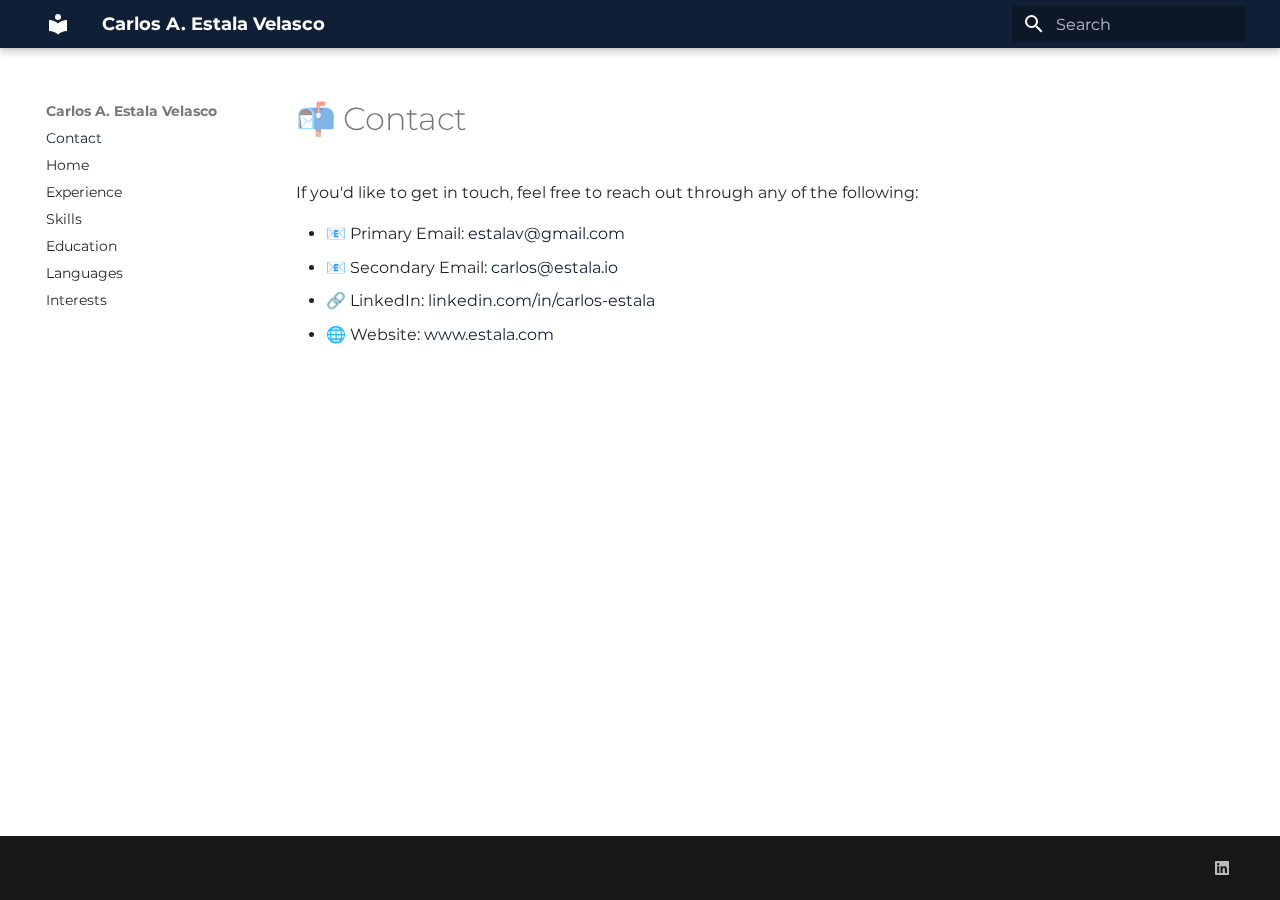
==== contact/index.html @ 752dd335 "Deployed 3b2ca9f with MkDocs version: 1.4.2" ====
<!doctype html>
<html lang="en" class="no-js">
  <head>
    
      <meta charset="utf-8">
      <meta name="viewport" content="width=device-width,initial-scale=1">
      
      
      
      
      
        <link rel="next" href="..">
      
      <link rel="icon" href="../images/favicon.ico">
      <meta name="generator" content="mkdocs-1.4.2, mkdocs-material-9.0.12">
    
    
      
        <title>Contact - Carlos A. Estala Velasco</title>
      
    
    
      <link rel="stylesheet" href="../assets/stylesheets/main.0d440cfe.min.css">
      
        
        <link rel="stylesheet" href="../assets/stylesheets/palette.2505c338.min.css">
      
      

    
    
    
      
        
        
        <link rel="preconnect" href="https://fonts.gstatic.com" crossorigin>
        <link rel="stylesheet" href="https://fonts.googleapis.com/css?family=Montserrat:300,300i,400,400i,700,700i%7CRoboto+Mono:400,400i,700,700i&display=fallback">
        <style>:root{--md-text-font:"Montserrat";--md-code-font:"Roboto Mono"}</style>
      
    
    
      <link rel="stylesheet" href="../styles/custom.css">
    
    <script>__md_scope=new URL("..",location),__md_hash=e=>[...e].reduce((e,_)=>(e<<5)-e+_.charCodeAt(0),0),__md_get=(e,_=localStorage,t=__md_scope)=>JSON.parse(_.getItem(t.pathname+"."+e)),__md_set=(e,_,t=localStorage,a=__md_scope)=>{try{t.setItem(a.pathname+"."+e,JSON.stringify(_))}catch(e){}}</script>
    
      

    
    
    
  </head>
  
  
    
    
    
    
    
    <body dir="ltr" data-md-color-scheme="default" data-md-color-primary="custom" data-md-color-accent="cyan">
  
    
    
    <input class="md-toggle" data-md-toggle="drawer" type="checkbox" id="__drawer" autocomplete="off">
    <input class="md-toggle" data-md-toggle="search" type="checkbox" id="__search" autocomplete="off">
    <label class="md-overlay" for="__drawer"></label>
    <div data-md-component="skip">
      
        
        <a href="#contact" class="md-skip">
          Skip to content
        </a>
      
    </div>
    <div data-md-component="announce">
      
    </div>
    
    
      

<header class="md-header" data-md-component="header">
  <nav class="md-header__inner md-grid" aria-label="Header">
    <a href=".." title="Carlos A. Estala Velasco" class="md-header__button md-logo" aria-label="Carlos A. Estala Velasco" data-md-component="logo">
      
  
  <svg xmlns="http://www.w3.org/2000/svg" viewBox="0 0 24 24"><path d="M12 8a3 3 0 0 0 3-3 3 3 0 0 0-3-3 3 3 0 0 0-3 3 3 3 0 0 0 3 3m0 3.54C9.64 9.35 6.5 8 3 8v11c3.5 0 6.64 1.35 9 3.54 2.36-2.19 5.5-3.54 9-3.54V8c-3.5 0-6.64 1.35-9 3.54Z"/></svg>

    </a>
    <label class="md-header__button md-icon" for="__drawer">
      <svg xmlns="http://www.w3.org/2000/svg" viewBox="0 0 24 24"><path d="M3 6h18v2H3V6m0 5h18v2H3v-2m0 5h18v2H3v-2Z"/></svg>
    </label>
    <div class="md-header__title" data-md-component="header-title">
      <div class="md-header__ellipsis">
        <div class="md-header__topic">
          <span class="md-ellipsis">
            Carlos A. Estala Velasco
          </span>
        </div>
        <div class="md-header__topic" data-md-component="header-topic">
          <span class="md-ellipsis">
            
              Contact
            
          </span>
        </div>
      </div>
    </div>
    
    
    
      <label class="md-header__button md-icon" for="__search">
        <svg xmlns="http://www.w3.org/2000/svg" viewBox="0 0 24 24"><path d="M9.5 3A6.5 6.5 0 0 1 16 9.5c0 1.61-.59 3.09-1.56 4.23l.27.27h.79l5 5-1.5 1.5-5-5v-.79l-.27-.27A6.516 6.516 0 0 1 9.5 16 6.5 6.5 0 0 1 3 9.5 6.5 6.5 0 0 1 9.5 3m0 2C7 5 5 7 5 9.5S7 14 9.5 14 14 12 14 9.5 12 5 9.5 5Z"/></svg>
      </label>
      <div class="md-search" data-md-component="search" role="dialog">
  <label class="md-search__overlay" for="__search"></label>
  <div class="md-search__inner" role="search">
    <form class="md-search__form" name="search">
      <input type="text" class="md-search__input" name="query" aria-label="Search" placeholder="Search" autocapitalize="off" autocorrect="off" autocomplete="off" spellcheck="false" data-md-component="search-query" required>
      <label class="md-search__icon md-icon" for="__search">
        <svg xmlns="http://www.w3.org/2000/svg" viewBox="0 0 24 24"><path d="M9.5 3A6.5 6.5 0 0 1 16 9.5c0 1.61-.59 3.09-1.56 4.23l.27.27h.79l5 5-1.5 1.5-5-5v-.79l-.27-.27A6.516 6.516 0 0 1 9.5 16 6.5 6.5 0 0 1 3 9.5 6.5 6.5 0 0 1 9.5 3m0 2C7 5 5 7 5 9.5S7 14 9.5 14 14 12 14 9.5 12 5 9.5 5Z"/></svg>
        <svg xmlns="http://www.w3.org/2000/svg" viewBox="0 0 24 24"><path d="M20 11v2H8l5.5 5.5-1.42 1.42L4.16 12l7.92-7.92L13.5 5.5 8 11h12Z"/></svg>
      </label>
      <nav class="md-search__options" aria-label="Search">
        
        <button type="reset" class="md-search__icon md-icon" title="Clear" aria-label="Clear" tabindex="-1">
          <svg xmlns="http://www.w3.org/2000/svg" viewBox="0 0 24 24"><path d="M19 6.41 17.59 5 12 10.59 6.41 5 5 6.41 10.59 12 5 17.59 6.41 19 12 13.41 17.59 19 19 17.59 13.41 12 19 6.41Z"/></svg>
        </button>
      </nav>
      
    </form>
    <div class="md-search__output">
      <div class="md-search__scrollwrap" data-md-scrollfix>
        <div class="md-search-result" data-md-component="search-result">
          <div class="md-search-result__meta">
            Initializing search
          </div>
          <ol class="md-search-result__list" role="presentation"></ol>
        </div>
      </div>
    </div>
  </div>
</div>
    
    
  </nav>
  
</header>
    
    <div class="md-container" data-md-component="container">
      
      
        
          
        
      
      <main class="md-main" data-md-component="main">
        <div class="md-main__inner md-grid">
          
            
              
              <div class="md-sidebar md-sidebar--primary" data-md-component="sidebar" data-md-type="navigation" >
                <div class="md-sidebar__scrollwrap">
                  <div class="md-sidebar__inner">
                    


<nav class="md-nav md-nav--primary" aria-label="Navigation" data-md-level="0">
  <label class="md-nav__title" for="__drawer">
    <a href=".." title="Carlos A. Estala Velasco" class="md-nav__button md-logo" aria-label="Carlos A. Estala Velasco" data-md-component="logo">
      
  
  <svg xmlns="http://www.w3.org/2000/svg" viewBox="0 0 24 24"><path d="M12 8a3 3 0 0 0 3-3 3 3 0 0 0-3-3 3 3 0 0 0-3 3 3 3 0 0 0 3 3m0 3.54C9.64 9.35 6.5 8 3 8v11c3.5 0 6.64 1.35 9 3.54 2.36-2.19 5.5-3.54 9-3.54V8c-3.5 0-6.64 1.35-9 3.54Z"/></svg>

    </a>
    Carlos A. Estala Velasco
  </label>
  
  <ul class="md-nav__list" data-md-scrollfix>
    
      
      
      

  
  
    
  
  
    <li class="md-nav__item md-nav__item--active">
      
      <input class="md-nav__toggle md-toggle" type="checkbox" id="__toc">
      
      
        
      
      
      <a href="./" class="md-nav__link md-nav__link--active">
        Contact
      </a>
      
    </li>
  

    
      
      
      

  
  
  
    <li class="md-nav__item">
      <a href=".." class="md-nav__link">
        Home
      </a>
    </li>
  

    
      
      
      

  
  
  
    <li class="md-nav__item">
      <a href="../experience/" class="md-nav__link">
        Experience
      </a>
    </li>
  

    
      
      
      

  
  
  
    <li class="md-nav__item">
      <a href="../skills/" class="md-nav__link">
        Skills
      </a>
    </li>
  

    
      
      
      

  
  
  
    <li class="md-nav__item">
      <a href="../education/" class="md-nav__link">
        Education
      </a>
    </li>
  

    
      
      
      

  
  
  
    <li class="md-nav__item">
      <a href="../languages/" class="md-nav__link">
        Languages
      </a>
    </li>
  

    
      
      
      

  
  
  
    <li class="md-nav__item">
      <a href="../interests/" class="md-nav__link">
        Interests
      </a>
    </li>
  

    
  </ul>
</nav>
                  </div>
                </div>
              </div>
            
            
              
              <div class="md-sidebar md-sidebar--secondary" data-md-component="sidebar" data-md-type="toc" >
                <div class="md-sidebar__scrollwrap">
                  <div class="md-sidebar__inner">
                    

<nav class="md-nav md-nav--secondary" aria-label="Table of contents">
  
  
  
    
  
  
</nav>
                  </div>
                </div>
              </div>
            
          
          
            <div class="md-content" data-md-component="content">
              <article class="md-content__inner md-typeset">
                
                  



<h1 id="contact">📬 Contact</h1>
<p>If you'd like to get in touch, feel free to reach out through any of the following:</p>
<ul>
<li>📧 Primary Email: <a href="mailto:estalav@gmail.com">estalav@gmail.com</a></li>
<li>📧 Secondary Email: <a href="mailto:carlos@estala.io">carlos@estala.io</a></li>
<li>🔗 LinkedIn: <a href="https://linkedin.com/in/carlos-estala">linkedin.com/in/carlos-estala</a></li>
<li>🌐 Website: <a href="https://www.estala.com">www.estala.com</a></li>
</ul>





                
              </article>
            </div>
          
          
        </div>
        
      </main>
      
        <footer class="md-footer">
  
  <div class="md-footer-meta md-typeset">
    <div class="md-footer-meta__inner md-grid">
      <div class="md-copyright">
  
  
</div>
      
        <div class="md-social">
  
    
    
    
    
    <a href="https://linkedin.com/in/carlos-estala" target="_blank" rel="noopener" title="Connect on LinkedIn" class="md-social__link">
      <svg xmlns="http://www.w3.org/2000/svg" viewBox="0 0 448 512"><!--! Font Awesome Free 6.2.1 by @fontawesome - https://fontawesome.com License - https://fontawesome.com/license/free (Icons: CC BY 4.0, Fonts: SIL OFL 1.1, Code: MIT License) Copyright 2022 Fonticons, Inc.--><path d="M416 32H31.9C14.3 32 0 46.5 0 64.3v383.4C0 465.5 14.3 480 31.9 480H416c17.6 0 32-14.5 32-32.3V64.3c0-17.8-14.4-32.3-32-32.3zM135.4 416H69V202.2h66.5V416zm-33.2-243c-21.3 0-38.5-17.3-38.5-38.5S80.9 96 102.2 96c21.2 0 38.5 17.3 38.5 38.5 0 21.3-17.2 38.5-38.5 38.5zm282.1 243h-66.4V312c0-24.8-.5-56.7-34.5-56.7-34.6 0-39.9 27-39.9 54.9V416h-66.4V202.2h63.7v29.2h.9c8.9-16.8 30.6-34.5 62.9-34.5 67.2 0 79.7 44.3 79.7 101.9V416z"/></svg>
    </a>
  
</div>
      
    </div>
  </div>
</footer>
      
    </div>
    <div class="md-dialog" data-md-component="dialog">
      <div class="md-dialog__inner md-typeset"></div>
    </div>
    
    <script id="__config" type="application/json">{"base": "..", "features": [], "search": "../assets/javascripts/workers/search.db81ec45.min.js", "translations": {"clipboard.copied": "Copied to clipboard", "clipboard.copy": "Copy to clipboard", "search.result.more.one": "1 more on this page", "search.result.more.other": "# more on this page", "search.result.none": "No matching documents", "search.result.one": "1 matching document", "search.result.other": "# matching documents", "search.result.placeholder": "Type to start searching", "search.result.term.missing": "Missing", "select.version": "Select version"}}</script>
    
    
      <script src="../assets/javascripts/bundle.4b2c34cd.min.js"></script>
      
    
  </body>
</html>
---- assets/stylesheets/main.0d440cfe.min.css ----
@charset "UTF-8";html{-webkit-text-size-adjust:none;-moz-text-size-adjust:none;text-size-adjust:none;box-sizing:border-box}*,:after,:before{box-sizing:inherit}@media (prefers-reduced-motion){*,:after,:before{transition:none!important}}body{margin:0}a,button,input,label{-webkit-tap-highlight-color:transparent}a{color:inherit;text-decoration:none}hr{border:0;box-sizing:initial;display:block;height:.05rem;overflow:visible;padding:0}small{font-size:80%}sub,sup{line-height:1em}img{border-style:none}table{border-collapse:initial;border-spacing:0}td,th{font-weight:400;vertical-align:top}button{background:#0000;border:0;font-family:inherit;font-size:inherit;margin:0;padding:0}input{border:0;outline:none}:root{--md-primary-fg-color:#4051b5;--md-primary-fg-color--light:#5d6cc0;--md-primary-fg-color--dark:#303fa1;--md-primary-bg-color:#fff;--md-primary-bg-color--light:#ffffffb3;--md-accent-fg-color:#526cfe;--md-accent-fg-color--transparent:#526cfe1a;--md-accent-bg-color:#fff;--md-accent-bg-color--light:#ffffffb3}:root,[data-md-color-scheme=default]{--md-default-fg-color:#000000de;--md-default-fg-color--light:#0000008a;--md-default-fg-color--lighter:#00000052;--md-default-fg-color--lightest:#00000012;--md-default-bg-color:#fff;--md-default-bg-color--light:#ffffffb3;--md-default-bg-color--lighter:#ffffff4d;--md-default-bg-color--lightest:#ffffff1f;--md-code-fg-color:#36464e;--md-code-bg-color:#f5f5f5;--md-code-hl-color:#ffff0080;--md-code-hl-number-color:#d52a2a;--md-code-hl-special-color:#db1457;--md-code-hl-function-color:#a846b9;--md-code-hl-constant-color:#6e59d9;--md-code-hl-keyword-color:#3f6ec6;--md-code-hl-string-color:#1c7d4d;--md-code-hl-name-color:var(--md-code-fg-color);--md-code-hl-operator-color:var(--md-default-fg-color--light);--md-code-hl-punctuation-color:var(--md-default-fg-color--light);--md-code-hl-comment-color:var(--md-default-fg-color--light);--md-code-hl-generic-color:var(--md-default-fg-color--light);--md-code-hl-variable-color:var(--md-default-fg-color--light);--md-typeset-color:var(--md-default-fg-color);--md-typeset-a-color:var(--md-primary-fg-color);--md-typeset-mark-color:#ffff0080;--md-typeset-del-color:#f5503d26;--md-typeset-ins-color:#0bd57026;--md-typeset-kbd-color:#fafafa;--md-typeset-kbd-accent-color:#fff;--md-typeset-kbd-border-color:#b8b8b8;--md-typeset-table-color:#0000001f;--md-admonition-fg-color:var(--md-default-fg-color);--md-admonition-bg-color:var(--md-default-bg-color);--md-footer-fg-color:#fff;--md-footer-fg-color--light:#ffffffb3;--md-footer-fg-color--lighter:#ffffff73;--md-footer-bg-color:#000000de;--md-footer-bg-color--dark:#00000052;--md-shadow-z1:0 0.2rem 0.5rem #0000000d,0 0 0.05rem #0000001a;--md-shadow-z2:0 0.2rem 0.5rem #0000001a,0 0 0.05rem #00000040;--md-shadow-z3:0 0.2rem 0.5rem #0003,0 0 0.05rem #00000059}.md-icon svg{fill:currentcolor;display:block;height:1.2rem;width:1.2rem}body{-webkit-font-smoothing:antialiased;-moz-osx-font-smoothing:grayscale;--md-text-font-family:var(--md-text-font,_),-apple-system,BlinkMacSystemFont,Helvetica,Arial,sans-serif;--md-code-font-family:var(--md-code-font,_),SFMono-Regular,Consolas,Menlo,monospace}aside,body,input{font-feature-settings:"kern","liga";color:var(--md-typeset-color);font-family:var(--md-text-font-family)}code,kbd,pre{font-feature-settings:"kern";font-family:var(--md-code-font-family)}:root{--md-typeset-table-sort-icon:url('data:image/svg+xml;charset=utf-8,<svg xmlns="http://www.w3.org/2000/svg" viewBox="0 0 24 24"><path d="m18 21-4-4h3V7h-3l4-4 4 4h-3v10h3M2 19v-2h10v2M2 13v-2h7v2M2 7V5h4v2H2Z"/></svg>');--md-typeset-table-sort-icon--asc:url('data:image/svg+xml;charset=utf-8,<svg xmlns="http://www.w3.org/2000/svg" viewBox="0 0 24 24"><path d="M19 17h3l-4 4-4-4h3V3h2M2 17h10v2H2M6 5v2H2V5m0 6h7v2H2v-2Z"/></svg>');--md-typeset-table-sort-icon--desc:url('data:image/svg+xml;charset=utf-8,<svg xmlns="http://www.w3.org/2000/svg" viewBox="0 0 24 24"><path d="M19 7h3l-4-4-4 4h3v14h2M2 17h10v2H2M6 5v2H2V5m0 6h7v2H2v-2Z"/></svg>')}.md-typeset{-webkit-print-color-adjust:exact;color-adjust:exact;font-size:.8rem;line-height:1.6}@media print{.md-typeset{font-size:.68rem}}.md-typeset blockquote,.md-typeset dl,.md-typeset figure,.md-typeset ol,.md-typeset pre,.md-typeset ul{margin-bottom:1em;margin-top:1em}.md-typeset h1{color:var(--md-default-fg-color--light);font-size:2em;line-height:1.3;margin:0 0 1.25em}.md-typeset h1,.md-typeset h2{font-weight:300;letter-spacing:-.01em}.md-typeset h2{font-size:1.5625em;line-height:1.4;margin:1.6em 0 .64em}.md-typeset h3{font-size:1.25em;font-weight:400;letter-spacing:-.01em;line-height:1.5;margin:1.6em 0 .8em}.md-typeset h2+h3{margin-top:.8em}.md-typeset h4{font-weight:700;letter-spacing:-.01em;margin:1em 0}.md-typeset h5,.md-typeset h6{color:var(--md-default-fg-color--light);font-size:.8em;font-weight:700;letter-spacing:-.01em;margin:1.25em 0}.md-typeset h5{text-transform:uppercase}.md-typeset hr{border-bottom:.05rem solid var(--md-default-fg-color--lightest);display:flow-root;margin:1.5em 0}.md-typeset a{color:var(--md-typeset-a-color);word-break:break-word}.md-typeset a,.md-typeset a:before{transition:color 125ms}.md-typeset a:focus,.md-typeset a:hover{color:var(--md-accent-fg-color)}.md-typeset a:focus code,.md-typeset a:hover code{background-color:var(--md-accent-fg-color--transparent)}.md-typeset a code{color:currentcolor;transition:background-color 125ms}.md-typeset a.focus-visible{outline-color:var(--md-accent-fg-color);outline-offset:.2rem}.md-typeset code,.md-typeset kbd,.md-typeset pre{color:var(--md-code-fg-color);direction:ltr;font-variant-ligatures:none}@media print{.md-typeset code,.md-typeset kbd,.md-typeset pre{white-space:pre-wrap}}.md-typeset code{background-color:var(--md-code-bg-color);border-radius:.1rem;-webkit-box-decoration-break:clone;box-decoration-break:clone;font-size:.85em;padding:0 .2941176471em;word-break:break-word}.md-typeset code:not(.focus-visible){-webkit-tap-highlight-color:transparent;outline:none}.md-typeset pre{display:flow-root;line-height:1.4;position:relative}.md-typeset pre>code{-webkit-box-decoration-break:slice;box-decoration-break:slice;box-shadow:none;display:block;margin:0;outline-color:var(--md-accent-fg-color);overflow:auto;padding:.7720588235em 1.1764705882em;scrollbar-color:var(--md-default-fg-color--lighter) #0000;scrollbar-width:thin;touch-action:auto;word-break:normal}.md-typeset pre>code:hover{scrollbar-color:var(--md-accent-fg-color) #0000}.md-typeset pre>code::-webkit-scrollbar{height:.2rem;width:.2rem}.md-typeset pre>code::-webkit-scrollbar-thumb{background-color:var(--md-default-fg-color--lighter)}.md-typeset pre>code::-webkit-scrollbar-thumb:hover{background-color:var(--md-accent-fg-color)}.md-typeset kbd{background-color:var(--md-typeset-kbd-color);border-radius:.1rem;box-shadow:0 .1rem 0 .05rem var(--md-typeset-kbd-border-color),0 .1rem 0 var(--md-typeset-kbd-border-color),0 -.1rem .2rem var(--md-typeset-kbd-accent-color) inset;color:var(--md-default-fg-color);display:inline-block;font-size:.75em;padding:0 .6666666667em;vertical-align:text-top;word-break:break-word}.md-typeset mark{background-color:var(--md-typeset-mark-color);-webkit-box-decoration-break:clone;box-decoration-break:clone;color:inherit;word-break:break-word}.md-typeset abbr{border-bottom:.05rem dotted var(--md-default-fg-color--light);cursor:help;text-decoration:none}@media (hover:none){.md-typeset abbr[title]:focus:after,.md-typeset abbr[title]:hover:after{background-color:var(--md-default-fg-color);border-radius:.1rem;box-shadow:var(--md-shadow-z3);color:var(--md-default-bg-color);content:attr(title);font-size:.7rem;left:.8rem;margin-top:2em;padding:.2rem .3rem;position:absolute;right:.8rem}}.md-typeset small{opacity:.75}[dir=ltr] .md-typeset sub,[dir=ltr] .md-typeset sup{margin-left:.078125em}[dir=rtl] .md-typeset sub,[dir=rtl] .md-typeset sup{margin-right:.078125em}[dir=ltr] .md-typeset blockquote{padding-left:.6rem}[dir=rtl] .md-typeset blockquote{padding-right:.6rem}[dir=ltr] .md-typeset blockquote{border-left:.2rem solid var(--md-default-fg-color--lighter)}[dir=rtl] .md-typeset blockquote{border-right:.2rem solid var(--md-default-fg-color--lighter)}.md-typeset blockquote{color:var(--md-default-fg-color--light);margin-left:0;margin-right:0}.md-typeset ul{list-style-type:disc}[dir=ltr] .md-typeset ol,[dir=ltr] .md-typeset ul{margin-left:.625em}[dir=rtl] .md-typeset ol,[dir=rtl] .md-typeset ul{margin-right:.625em}.md-typeset ol,.md-typeset ul{padding:0}.md-typeset ol:not([hidden]),.md-typeset ul:not([hidden]){display:flow-root}.md-typeset ol ol,.md-typeset ul ol{list-style-type:lower-alpha}.md-typeset ol ol ol,.md-typeset ul ol ol{list-style-type:lower-roman}[dir=ltr] .md-typeset ol li,[dir=ltr] .md-typeset ul li{margin-left:1.25em}[dir=rtl] .md-typeset ol li,[dir=rtl] .md-typeset ul li{margin-right:1.25em}.md-typeset ol li,.md-typeset ul li{margin-bottom:.5em}.md-typeset ol li blockquote,.md-typeset ol li p,.md-typeset ul li blockquote,.md-typeset ul li p{margin:.5em 0}.md-typeset ol li:last-child,.md-typeset ul li:last-child{margin-bottom:0}[dir=ltr] .md-typeset ol li ol,[dir=ltr] .md-typeset ol li ul,[dir=ltr] .md-typeset ul li ol,[dir=ltr] .md-typeset ul li ul{margin-left:.625em}[dir=rtl] .md-typeset ol li ol,[dir=rtl] .md-typeset ol li ul,[dir=rtl] .md-typeset ul li ol,[dir=rtl] .md-typeset ul li ul{margin-right:.625em}.md-typeset ol li ol,.md-typeset ol li ul,.md-typeset ul li ol,.md-typeset ul li ul{margin-bottom:.5em;margin-top:.5em}[dir=ltr] .md-typeset dd{margin-left:1.875em}[dir=rtl] .md-typeset dd{margin-right:1.875em}.md-typeset dd{margin-bottom:1.5em;margin-top:1em}.md-typeset img,.md-typeset svg,.md-typeset video{height:auto;max-width:100%}.md-typeset img[align=left]{margin:1em 1em 1em 0}.md-typeset img[align=right]{margin:1em 0 1em 1em}.md-typeset img[align]:only-child{margin-top:0}.md-typeset img[src$="#gh-dark-mode-only"],.md-typeset img[src$="#only-dark"]{display:none}.md-typeset figure{display:flow-root;margin:1em auto;max-width:100%;text-align:center;width:-webkit-fit-content;width:-moz-fit-content;width:fit-content}.md-typeset figure img{display:block}.md-typeset figcaption{font-style:italic;margin:1em auto;max-width:24rem}.md-typeset iframe{max-width:100%}.md-typeset table:not([class]){background-color:var(--md-default-bg-color);border:.05rem solid var(--md-typeset-table-color);border-radius:.1rem;display:inline-block;font-size:.64rem;max-width:100%;overflow:auto;touch-action:auto}@media print{.md-typeset table:not([class]){display:table}}.md-typeset table:not([class])+*{margin-top:1.5em}.md-typeset table:not([class]) td>:first-child,.md-typeset table:not([class]) th>:first-child{margin-top:0}.md-typeset table:not([class]) td>:last-child,.md-typeset table:not([class]) th>:last-child{margin-bottom:0}.md-typeset table:not([class]) td:not([align]),.md-typeset table:not([class]) th:not([align]){text-align:left}[dir=rtl] .md-typeset table:not([class]) td:not([align]),[dir=rtl] .md-typeset table:not([class]) th:not([align]){text-align:right}.md-typeset table:not([class]) th{font-weight:700;min-width:5rem;padding:.9375em 1.25em;vertical-align:top}.md-typeset table:not([class]) td{border-top:.05rem solid var(--md-typeset-table-color);padding:.9375em 1.25em;vertical-align:top}.md-typeset table:not([class]) tbody tr{transition:background-color 125ms}.md-typeset table:not([class]) tbody tr:hover{background-color:rgba(0,0,0,.035);box-shadow:0 .05rem 0 var(--md-default-bg-color) inset}.md-typeset table:not([class]) a{word-break:normal}.md-typeset table th[role=columnheader]{cursor:pointer}[dir=ltr] .md-typeset table th[role=columnheader]:after{margin-left:.5em}[dir=rtl] .md-typeset table th[role=columnheader]:after{margin-right:.5em}.md-typeset table th[role=columnheader]:after{content:"";display:inline-block;height:1.2em;-webkit-mask-image:var(--md-typeset-table-sort-icon);mask-image:var(--md-typeset-table-sort-icon);-webkit-mask-repeat:no-repeat;mask-repeat:no-repeat;-webkit-mask-size:contain;mask-size:contain;transition:background-color 125ms;vertical-align:text-bottom;width:1.2em}.md-typeset table th[role=columnheader]:hover:after{background-color:var(--md-default-fg-color--lighter)}.md-typeset table th[role=columnheader][aria-sort=ascending]:after{background-color:var(--md-default-fg-color--light);-webkit-mask-image:var(--md-typeset-table-sort-icon--asc);mask-image:var(--md-typeset-table-sort-icon--asc)}.md-typeset table th[role=columnheader][aria-sort=descending]:after{background-color:var(--md-default-fg-color--light);-webkit-mask-image:var(--md-typeset-table-sort-icon--desc);mask-image:var(--md-typeset-table-sort-icon--desc)}.md-typeset__scrollwrap{margin:1em -.8rem;overflow-x:auto;touch-action:auto}.md-typeset__table{display:inline-block;margin-bottom:.5em;padding:0 .8rem}@media print{.md-typeset__table{display:block}}html .md-typeset__table table{display:table;margin:0;overflow:hidden;width:100%}@media screen and (max-width:44.9375em){.md-content__inner>pre{margin:1em -.8rem}.md-content__inner>pre code{border-radius:0}}.md-banner{background-color:var(--md-footer-bg-color);color:var(--md-footer-fg-color);overflow:auto}@media print{.md-banner{display:none}}.md-banner--warning{background:var(--md-typeset-mark-color);color:var(--md-default-fg-color)}.md-banner__inner{font-size:.7rem;margin:.6rem auto;padding:0 .8rem}[dir=ltr] .md-banner__button{float:right}[dir=rtl] .md-banner__button{float:left}.md-banner__button{color:inherit;cursor:pointer;transition:opacity .25s}.md-banner__button:hover{opacity:.7}html{font-size:125%;height:100%;overflow-x:hidden}@media screen and (min-width:100em){html{font-size:137.5%}}@media screen and (min-width:125em){html{font-size:150%}}body{background-color:var(--md-default-bg-color);display:flex;flex-direction:column;font-size:.5rem;min-height:100%;position:relative;width:100%}@media print{body{display:block}}@media screen and (max-width:59.9375em){body[data-md-scrolllock]{position:fixed}}.md-grid{margin-left:auto;margin-right:auto;max-width:61rem}.md-container{display:flex;flex-direction:column;flex-grow:1}@media print{.md-container{display:block}}.md-main{flex-grow:1}.md-main__inner{display:flex;height:100%;margin-top:1.5rem}.md-ellipsis{overflow:hidden;text-overflow:ellipsis;white-space:nowrap}.md-toggle{display:none}.md-option{height:0;opacity:0;position:absolute;width:0}.md-option:checked+label:not([hidden]){display:block}.md-option.focus-visible+label{outline-color:var(--md-accent-fg-color);outline-style:auto}.md-skip{background-color:var(--md-default-fg-color);border-radius:.1rem;color:var(--md-default-bg-color);font-size:.64rem;margin:.5rem;opacity:0;outline-color:var(--md-accent-fg-color);padding:.3rem .5rem;position:fixed;transform:translateY(.4rem);z-index:-1}.md-skip:focus{opacity:1;transform:translateY(0);transition:transform .25s cubic-bezier(.4,0,.2,1),opacity 175ms 75ms;z-index:10}@page{margin:25mm}:root{--md-clipboard-icon:url('data:image/svg+xml;charset=utf-8,<svg xmlns="http://www.w3.org/2000/svg" viewBox="0 0 24 24"><path d="M19 21H8V7h11m0-2H8a2 2 0 0 0-2 2v14a2 2 0 0 0 2 2h11a2 2 0 0 0 2-2V7a2 2 0 0 0-2-2m-3-4H4a2 2 0 0 0-2 2v14h2V3h12V1Z"/></svg>')}.md-clipboard{border-radius:.1rem;color:var(--md-default-fg-color--lightest);cursor:pointer;height:1.5em;outline-color:var(--md-accent-fg-color);outline-offset:.1rem;position:absolute;right:.5em;top:.5em;transition:color .25s;width:1.5em;z-index:1}@media print{.md-clipboard{display:none}}.md-clipboard:not(.focus-visible){-webkit-tap-highlight-color:transparent;outline:none}:hover>.md-clipboard{color:var(--md-default-fg-color--light)}.md-clipboard:focus,.md-clipboard:hover{color:var(--md-accent-fg-color)}.md-clipboard:after{background-color:currentcolor;content:"";display:block;height:1.125em;margin:0 auto;-webkit-mask-image:var(--md-clipboard-icon);mask-image:var(--md-clipboard-icon);-webkit-mask-position:center;mask-position:center;-webkit-mask-repeat:no-repeat;mask-repeat:no-repeat;-webkit-mask-size:contain;mask-size:contain;width:1.125em}.md-clipboard--inline{cursor:pointer}.md-clipboard--inline code{transition:color .25s,background-color .25s}.md-clipboard--inline:focus code,.md-clipboard--inline:hover code{background-color:var(--md-accent-fg-color--transparent);color:var(--md-accent-fg-color)}@keyframes consent{0%{opacity:0;transform:translateY(100%)}to{opacity:1;transform:translateY(0)}}@keyframes overlay{0%{opacity:0}to{opacity:1}}.md-consent__overlay{animation:overlay .25s both;-webkit-backdrop-filter:blur(.1rem);backdrop-filter:blur(.1rem);background-color:#0000008a;height:100%;opacity:1;position:fixed;top:0;width:100%;z-index:5}.md-consent__inner{animation:consent .5s cubic-bezier(.1,.7,.1,1) both;background-color:var(--md-default-bg-color);border:0;border-radius:.1rem;bottom:0;box-shadow:0 0 .2rem #0000001a,0 .2rem .4rem #0003;max-height:100%;overflow:auto;padding:0;position:fixed;width:100%;z-index:5}.md-consent__form{padding:.8rem}.md-consent__settings{display:none;margin:1em 0}input:checked+.md-consent__settings{display:block}.md-consent__controls{margin-bottom:.8rem}.md-typeset .md-consent__controls .md-button{display:inline}@media screen and (max-width:44.9375em){.md-typeset .md-consent__controls .md-button{display:block;margin-top:.4rem;text-align:center;width:100%}}.md-consent label{cursor:pointer}.md-content{flex-grow:1;min-width:0}.md-content__inner{margin:0 .8rem 1.2rem;padding-top:.6rem}@media screen and (min-width:76.25em){[dir=ltr] .md-sidebar--primary:not([hidden])~.md-content>.md-content__inner{margin-left:1.2rem}[dir=ltr] .md-sidebar--secondary:not([hidden])~.md-content>.md-content__inner,[dir=rtl] .md-sidebar--primary:not([hidden])~.md-content>.md-content__inner{margin-right:1.2rem}[dir=rtl] .md-sidebar--secondary:not([hidden])~.md-content>.md-content__inner{margin-left:1.2rem}}.md-content__inner:before{content:"";display:block;height:.4rem}.md-content__inner>:last-child{margin-bottom:0}[dir=ltr] .md-content__button{float:right}[dir=rtl] .md-content__button{float:left}[dir=ltr] .md-content__button{margin-left:.4rem}[dir=rtl] .md-content__button{margin-right:.4rem}.md-content__button{margin:.4rem 0;padding:0}@media print{.md-content__button{display:none}}.md-typeset .md-content__button{color:var(--md-default-fg-color--lighter)}.md-content__button svg{display:inline;vertical-align:top}[dir=rtl] .md-content__button svg{transform:scaleX(-1)}[dir=ltr] .md-dialog{right:.8rem}[dir=rtl] .md-dialog{left:.8rem}.md-dialog{background-color:var(--md-default-fg-color);border-radius:.1rem;bottom:.8rem;box-shadow:var(--md-shadow-z3);min-width:11.1rem;opacity:0;padding:.4rem .6rem;pointer-events:none;position:fixed;transform:translateY(100%);transition:transform 0ms .4s,opacity .4s;z-index:4}@media print{.md-dialog{display:none}}.md-dialog--active{opacity:1;pointer-events:auto;transform:translateY(0);transition:transform .4s cubic-bezier(.075,.85,.175,1),opacity .4s}.md-dialog__inner{color:var(--md-default-bg-color);font-size:.7rem}.md-feedback{margin:2em 0 1em;text-align:center}.md-feedback fieldset{border:none;margin:0;padding:0}.md-feedback__title{font-weight:700;margin:1em auto}.md-feedback__inner{position:relative}.md-feedback__list{align-content:baseline;display:flex;flex-wrap:wrap;justify-content:center;position:relative}.md-feedback__list:hover .md-icon:not(:disabled){color:var(--md-default-fg-color--lighter)}:disabled .md-feedback__list{min-height:1.8rem}.md-feedback__icon{color:var(--md-default-fg-color--light);cursor:pointer;flex-shrink:0;margin:0 .1rem;transition:color 125ms}.md-feedback__icon:not(:disabled).md-icon:hover{color:var(--md-accent-fg-color)}.md-feedback__icon:disabled{color:var(--md-default-fg-color--lightest);pointer-events:none}.md-feedback__note{opacity:0;position:relative;transform:translateY(.4rem);transition:transform .4s cubic-bezier(.1,.7,.1,1),opacity .15s}.md-feedback__note>*{margin:0 auto;max-width:16rem}:disabled .md-feedback__note{opacity:1;transform:translateY(0)}.md-footer{background-color:var(--md-footer-bg-color);color:var(--md-footer-fg-color)}@media print{.md-footer{display:none}}.md-footer__inner{justify-content:space-between;overflow:auto;padding:.2rem}.md-footer__inner:not([hidden]){display:flex}.md-footer__link{display:flex;flex-grow:0.01;outline-color:var(--md-accent-fg-color);overflow:hidden;padding-bottom:.4rem;padding-top:1.4rem;transition:opacity .25s}.md-footer__link:focus,.md-footer__link:hover{opacity:.7}[dir=rtl] .md-footer__link svg{transform:scaleX(-1)}@media screen and (max-width:44.9375em){.md-footer__link--prev .md-footer__title{display:none}}[dir=ltr] .md-footer__link--next{margin-left:auto}[dir=rtl] .md-footer__link--next{margin-right:auto}.md-footer__link--next{text-align:right}[dir=rtl] .md-footer__link--next{text-align:left}.md-footer__title{flex-grow:1;font-size:.9rem;line-height:2.4rem;max-width:calc(100% - 2.4rem);padding:0 1rem;position:relative;white-space:nowrap}.md-footer__button{margin:.2rem;padding:.4rem}.md-footer__direction{font-size:.64rem;left:0;margin-top:-1rem;opacity:.7;padding:0 1rem;position:absolute;right:0}.md-footer-meta{background-color:var(--md-footer-bg-color--dark)}.md-footer-meta__inner{display:flex;flex-wrap:wrap;justify-content:space-between;padding:.2rem}html .md-footer-meta.md-typeset a{color:var(--md-footer-fg-color--light)}html .md-footer-meta.md-typeset a:focus,html .md-footer-meta.md-typeset a:hover{color:var(--md-footer-fg-color)}.md-copyright{color:var(--md-footer-fg-color--lighter);font-size:.64rem;margin:auto .6rem;padding:.4rem 0;width:100%}@media screen and (min-width:45em){.md-copyright{width:auto}}.md-copyright__highlight{color:var(--md-footer-fg-color--light)}.md-social{margin:0 .4rem;padding:.2rem 0 .6rem}@media screen and (min-width:45em){.md-social{padding:.6rem 0}}.md-social__link{display:inline-block;height:1.6rem;text-align:center;width:1.6rem}.md-social__link:before{line-height:1.9}.md-social__link svg{fill:currentcolor;max-height:.8rem;vertical-align:-25%}.md-typeset .md-button{border:.1rem solid;border-radius:.1rem;color:var(--md-primary-fg-color);cursor:pointer;display:inline-block;font-weight:700;padding:.625em 2em;transition:color 125ms,background-color 125ms,border-color 125ms}.md-typeset .md-button--primary{background-color:var(--md-primary-fg-color);border-color:var(--md-primary-fg-color);color:var(--md-primary-bg-color)}.md-typeset .md-button:focus,.md-typeset .md-button:hover{background-color:var(--md-accent-fg-color);border-color:var(--md-accent-fg-color);color:var(--md-accent-bg-color)}[dir=ltr] .md-typeset .md-input{border-top-left-radius:.1rem}[dir=ltr] .md-typeset .md-input,[dir=rtl] .md-typeset .md-input{border-top-right-radius:.1rem}[dir=rtl] .md-typeset .md-input{border-top-left-radius:.1rem}.md-typeset .md-input{border-bottom:.1rem solid var(--md-default-fg-color--lighter);box-shadow:var(--md-shadow-z1);font-size:.8rem;height:1.8rem;padding:0 .6rem;transition:border .25s,box-shadow .25s}.md-typeset .md-input:focus,.md-typeset .md-input:hover{border-bottom-color:var(--md-accent-fg-color);box-shadow:var(--md-shadow-z2)}.md-typeset .md-input--stretch{width:100%}.md-header{background-color:var(--md-primary-fg-color);box-shadow:0 0 .2rem #0000,0 .2rem .4rem #0000;color:var(--md-primary-bg-color);display:block;left:0;position:-webkit-sticky;position:sticky;right:0;top:0;z-index:4}@media print{.md-header{display:none}}.md-header[hidden]{transform:translateY(-100%);transition:transform .25s cubic-bezier(.8,0,.6,1),box-shadow .25s}.md-header--shadow{box-shadow:0 0 .2rem #0000001a,0 .2rem .4rem #0003;transition:transform .25s cubic-bezier(.1,.7,.1,1),box-shadow .25s}.md-header__inner{align-items:center;display:flex;padding:0 .2rem}.md-header__button{color:currentcolor;cursor:pointer;margin:.2rem;outline-color:var(--md-accent-fg-color);padding:.4rem;position:relative;transition:opacity .25s;vertical-align:middle;z-index:1}.md-header__button:hover{opacity:.7}.md-header__button:not([hidden]){display:inline-block}.md-header__button:not(.focus-visible){-webkit-tap-highlight-color:transparent;outline:none}.md-header__button.md-logo{margin:.2rem;padding:.4rem}@media screen and (max-width:76.1875em){.md-header__button.md-logo{display:none}}.md-header__button.md-logo img,.md-header__button.md-logo svg{fill:currentcolor;display:block;height:1.2rem;width:auto}@media screen and (min-width:60em){.md-header__button[for=__search]{display:none}}.no-js .md-header__button[for=__search]{display:none}[dir=rtl] .md-header__button[for=__search] svg{transform:scaleX(-1)}@media screen and (min-width:76.25em){.md-header__button[for=__drawer]{display:none}}.md-header__topic{display:flex;max-width:100%;position:absolute;transition:transform .4s cubic-bezier(.1,.7,.1,1),opacity .15s;white-space:nowrap}.md-header__topic+.md-header__topic{opacity:0;pointer-events:none;transform:translateX(1.25rem);transition:transform .4s cubic-bezier(1,.7,.1,.1),opacity .15s;z-index:-1}[dir=rtl] .md-header__topic+.md-header__topic{transform:translateX(-1.25rem)}.md-header__topic:first-child{font-weight:700}[dir=ltr] .md-header__title{margin-right:.4rem}[dir=rtl] .md-header__title{margin-left:.4rem}[dir=ltr] .md-header__title{margin-left:1rem}[dir=rtl] .md-header__title{margin-right:1rem}.md-header__title{flex-grow:1;font-size:.9rem;height:2.4rem;line-height:2.4rem}.md-header__title--active .md-header__topic{opacity:0;pointer-events:none;transform:translateX(-1.25rem);transition:transform .4s cubic-bezier(1,.7,.1,.1),opacity .15s;z-index:-1}[dir=rtl] .md-header__title--active .md-header__topic{transform:translateX(1.25rem)}.md-header__title--active .md-header__topic+.md-header__topic{opacity:1;pointer-events:auto;transform:translateX(0);transition:transform .4s cubic-bezier(.1,.7,.1,1),opacity .15s;z-index:0}.md-header__title>.md-header__ellipsis{height:100%;position:relative;width:100%}.md-header__option{display:flex;flex-shrink:0;max-width:100%;transition:max-width 0ms .25s,opacity .25s .25s;white-space:nowrap}[data-md-toggle=search]:checked~.md-header .md-header__option{max-width:0;opacity:0;transition:max-width 0ms,opacity 0ms}.md-header__source{display:none}@media screen and (min-width:60em){[dir=ltr] .md-header__source{margin-left:1rem}[dir=rtl] .md-header__source{margin-right:1rem}.md-header__source{display:block;max-width:11.7rem;width:11.7rem}}@media screen and (min-width:76.25em){[dir=ltr] .md-header__source{margin-left:1.4rem}[dir=rtl] .md-header__source{margin-right:1.4rem}}:root{--md-nav-icon--prev:url('data:image/svg+xml;charset=utf-8,<svg xmlns="http://www.w3.org/2000/svg" viewBox="0 0 24 24"><path d="M20 11v2H8l5.5 5.5-1.42 1.42L4.16 12l7.92-7.92L13.5 5.5 8 11h12Z"/></svg>');--md-nav-icon--next:url('data:image/svg+xml;charset=utf-8,<svg xmlns="http://www.w3.org/2000/svg" viewBox="0 0 24 24"><path d="M8.59 16.58 13.17 12 8.59 7.41 10 6l6 6-6 6-1.41-1.42Z"/></svg>');--md-toc-icon:url('data:image/svg+xml;charset=utf-8,<svg xmlns="http://www.w3.org/2000/svg" viewBox="0 0 24 24"><path d="M3 9h14V7H3v2m0 4h14v-2H3v2m0 4h14v-2H3v2m16 0h2v-2h-2v2m0-10v2h2V7h-2m0 6h2v-2h-2v2Z"/></svg>')}.md-nav{font-size:.7rem;line-height:1.3}.md-nav__title{color:var(--md-default-fg-color--light);display:block;font-weight:700;overflow:hidden;padding:0 .6rem;text-overflow:ellipsis}.md-nav__title .md-nav__button{display:none}.md-nav__title .md-nav__button img{height:100%;width:auto}.md-nav__title .md-nav__button.md-logo img,.md-nav__title .md-nav__button.md-logo svg{fill:currentcolor;display:block;height:2.4rem;max-width:100%;object-fit:contain;width:auto}.md-nav__list{list-style:none;margin:0;padding:0}.md-nav__item{padding:0 .6rem}[dir=ltr] .md-nav__item .md-nav__item{padding-right:0}[dir=rtl] .md-nav__item .md-nav__item{padding-left:0}.md-nav__link{align-items:center;cursor:pointer;display:flex;justify-content:space-between;margin-top:.625em;overflow:hidden;scroll-snap-align:start;text-overflow:ellipsis;transition:color 125ms}.md-nav__link--passed{color:var(--md-default-fg-color--light)}.md-nav__item .md-nav__link--active{color:var(--md-typeset-a-color)}.md-nav__item .md-nav__link--index [href]{width:100%}.md-nav__link:focus,.md-nav__link:hover{color:var(--md-accent-fg-color)}.md-nav__link.focus-visible{outline-color:var(--md-accent-fg-color);outline-offset:.2rem}.md-nav--primary .md-nav__link[for=__toc]{display:none}.md-nav--primary .md-nav__link[for=__toc] .md-icon:after{background-color:currentcolor;display:block;height:100%;-webkit-mask-image:var(--md-toc-icon);mask-image:var(--md-toc-icon);width:100%}.md-nav--primary .md-nav__link[for=__toc]~.md-nav{display:none}.md-nav__link>*{cursor:pointer;display:flex}.md-nav__icon{flex-shrink:0}.md-nav__source{display:none}@media screen and (max-width:76.1875em){.md-nav--primary,.md-nav--primary .md-nav{background-color:var(--md-default-bg-color);display:flex;flex-direction:column;height:100%;left:0;position:absolute;right:0;top:0;z-index:1}.md-nav--primary .md-nav__item,.md-nav--primary .md-nav__title{font-size:.8rem;line-height:1.5}.md-nav--primary .md-nav__title{background-color:var(--md-default-fg-color--lightest);color:var(--md-default-fg-color--light);cursor:pointer;height:5.6rem;line-height:2.4rem;padding:3rem .8rem .2rem;position:relative;white-space:nowrap}[dir=ltr] .md-nav--primary .md-nav__title .md-nav__icon{left:.4rem}[dir=rtl] .md-nav--primary .md-nav__title .md-nav__icon{right:.4rem}.md-nav--primary .md-nav__title .md-nav__icon{display:block;height:1.2rem;margin:.2rem;position:absolute;top:.4rem;width:1.2rem}.md-nav--primary .md-nav__title .md-nav__icon:after{background-color:currentcolor;content:"";display:block;height:100%;-webkit-mask-image:var(--md-nav-icon--prev);mask-image:var(--md-nav-icon--prev);-webkit-mask-position:center;mask-position:center;-webkit-mask-repeat:no-repeat;mask-repeat:no-repeat;-webkit-mask-size:contain;mask-size:contain;width:100%}.md-nav--primary .md-nav__title~.md-nav__list{background-color:var(--md-default-bg-color);box-shadow:0 .05rem 0 var(--md-default-fg-color--lightest) inset;overflow-y:auto;scroll-snap-type:y mandatory;touch-action:pan-y}.md-nav--primary .md-nav__title~.md-nav__list>:first-child{border-top:0}.md-nav--primary .md-nav__title[for=__drawer]{background-color:var(--md-primary-fg-color);color:var(--md-primary-bg-color);font-weight:700}.md-nav--primary .md-nav__title .md-logo{display:block;left:.2rem;margin:.2rem;padding:.4rem;position:absolute;right:.2rem;top:.2rem}.md-nav--primary .md-nav__list{flex:1}.md-nav--primary .md-nav__item{border-top:.05rem solid var(--md-default-fg-color--lightest);padding:0}.md-nav--primary .md-nav__item--active>.md-nav__link{color:var(--md-typeset-a-color)}.md-nav--primary .md-nav__item--active>.md-nav__link:focus,.md-nav--primary .md-nav__item--active>.md-nav__link:hover{color:var(--md-accent-fg-color)}.md-nav--primary .md-nav__link{margin-top:0;padding:.6rem .8rem}[dir=ltr] .md-nav--primary .md-nav__link .md-nav__icon{margin-right:-.2rem}[dir=rtl] .md-nav--primary .md-nav__link .md-nav__icon{margin-left:-.2rem}.md-nav--primary .md-nav__link .md-nav__icon{font-size:1.2rem;height:1.2rem;width:1.2rem}.md-nav--primary .md-nav__link .md-nav__icon:after{background-color:currentcolor;content:"";display:block;height:100%;-webkit-mask-image:var(--md-nav-icon--next);mask-image:var(--md-nav-icon--next);-webkit-mask-position:center;mask-position:center;-webkit-mask-repeat:no-repeat;mask-repeat:no-repeat;-webkit-mask-size:contain;mask-size:contain;width:100%}[dir=rtl] .md-nav--primary .md-nav__icon:after{transform:scale(-1)}.md-nav--primary .md-nav--secondary .md-nav{background-color:initial;position:static}[dir=ltr] .md-nav--primary .md-nav--secondary .md-nav .md-nav__link{padding-left:1.4rem}[dir=rtl] .md-nav--primary .md-nav--secondary .md-nav .md-nav__link{padding-right:1.4rem}[dir=ltr] .md-nav--primary .md-nav--secondary .md-nav .md-nav .md-nav__link{padding-left:2rem}[dir=rtl] .md-nav--primary .md-nav--secondary .md-nav .md-nav .md-nav__link{padding-right:2rem}[dir=ltr] .md-nav--primary .md-nav--secondary .md-nav .md-nav .md-nav .md-nav__link{padding-left:2.6rem}[dir=rtl] .md-nav--primary .md-nav--secondary .md-nav .md-nav .md-nav .md-nav__link{padding-right:2.6rem}[dir=ltr] .md-nav--primary .md-nav--secondary .md-nav .md-nav .md-nav .md-nav .md-nav__link{padding-left:3.2rem}[dir=rtl] .md-nav--primary .md-nav--secondary .md-nav .md-nav .md-nav .md-nav .md-nav__link{padding-right:3.2rem}.md-nav--secondary{background-color:initial}.md-nav__toggle~.md-nav{display:flex;opacity:0;transform:translateX(100%);transition:transform .25s cubic-bezier(.8,0,.6,1),opacity 125ms 50ms}[dir=rtl] .md-nav__toggle~.md-nav{transform:translateX(-100%)}.md-nav__toggle:checked~.md-nav{opacity:1;transform:translateX(0);transition:transform .25s cubic-bezier(.4,0,.2,1),opacity 125ms 125ms}.md-nav__toggle:checked~.md-nav>.md-nav__list{-webkit-backface-visibility:hidden;backface-visibility:hidden}}@media screen and (max-width:59.9375em){.md-nav--primary .md-nav__link[for=__toc]{display:flex}.md-nav--primary .md-nav__link[for=__toc] .md-icon:after{content:""}.md-nav--primary .md-nav__link[for=__toc]+.md-nav__link{display:none}.md-nav--primary .md-nav__link[for=__toc]~.md-nav{display:flex}.md-nav__source{background-color:var(--md-primary-fg-color--dark);color:var(--md-primary-bg-color);display:block;padding:0 .2rem}}@media screen and (min-width:60em) and (max-width:76.1875em){.md-nav--integrated .md-nav__link[for=__toc]{display:flex}.md-nav--integrated .md-nav__link[for=__toc] .md-icon:after{content:""}.md-nav--integrated .md-nav__link[for=__toc]+.md-nav__link{display:none}.md-nav--integrated .md-nav__link[for=__toc]~.md-nav{display:flex}}@media screen and (min-width:60em){.md-nav--secondary .md-nav__title{background:var(--md-default-bg-color);box-shadow:0 0 .4rem .4rem var(--md-default-bg-color);position:-webkit-sticky;position:sticky;top:0;z-index:1}.md-nav--secondary .md-nav__title[for=__toc]{scroll-snap-align:start}.md-nav--secondary .md-nav__title .md-nav__icon{display:none}}@media screen and (min-width:76.25em){.md-nav{transition:max-height .25s cubic-bezier(.86,0,.07,1)}.md-nav--primary .md-nav__title{background:var(--md-default-bg-color);box-shadow:0 0 .4rem .4rem var(--md-default-bg-color);position:-webkit-sticky;position:sticky;top:0;z-index:1}.md-nav--primary .md-nav__title[for=__drawer]{scroll-snap-align:start}.md-nav--primary .md-nav__title .md-nav__icon,.md-nav__toggle~.md-nav{display:none}.md-nav__toggle:checked~.md-nav,.md-nav__toggle:indeterminate~.md-nav{display:block}.md-nav__item--nested>.md-nav>.md-nav__title{display:none}.md-nav__item--section{display:block;margin:1.25em 0}.md-nav__item--section:last-child{margin-bottom:0}.md-nav__item--section>.md-nav__link{font-weight:700;pointer-events:none}.md-nav__item--section>.md-nav__link[for]{color:var(--md-default-fg-color--light)}.md-nav__item--section>.md-nav__link--index [href]{pointer-events:auto}.md-nav__item--section>.md-nav__link .md-nav__icon{display:none}.md-nav__item--section>.md-nav{display:block}.md-nav__item--section>.md-nav>.md-nav__list>.md-nav__item{padding:0}.md-nav__icon{border-radius:100%;height:.9rem;transition:background-color .25s,transform .25s;width:.9rem}[dir=rtl] .md-nav__icon{transform:rotate(180deg)}.md-nav__icon:hover{background-color:var(--md-accent-fg-color--transparent)}.md-nav__icon:after{background-color:currentcolor;content:"";display:inline-block;height:100%;-webkit-mask-image:var(--md-nav-icon--next);mask-image:var(--md-nav-icon--next);-webkit-mask-position:center;mask-position:center;-webkit-mask-repeat:no-repeat;mask-repeat:no-repeat;-webkit-mask-size:contain;mask-size:contain;vertical-align:-.1rem;width:100%}.md-nav__item--nested .md-nav__toggle:checked~.md-nav__link .md-nav__icon,.md-nav__item--nested .md-nav__toggle:indeterminate~.md-nav__link .md-nav__icon{transform:rotate(90deg)}.md-nav--lifted>.md-nav__list>.md-nav__item,.md-nav--lifted>.md-nav__list>.md-nav__item--nested,.md-nav--lifted>.md-nav__title{display:none}.md-nav--lifted>.md-nav__list>.md-nav__item--active{display:block;padding:0}.md-nav--lifted>.md-nav__list>.md-nav__item--active>.md-nav__link{background:var(--md-default-bg-color);box-shadow:0 0 .4rem .4rem var(--md-default-bg-color);font-weight:700;margin-top:0;padding:0 .6rem;position:-webkit-sticky;position:sticky;top:0;z-index:1}.md-nav--lifted>.md-nav__list>.md-nav__item--active>.md-nav__link:not(.md-nav__link--index){pointer-events:none}.md-nav--lifted>.md-nav__list>.md-nav__item--active>.md-nav__link .md-nav__icon{display:none}.md-nav--lifted>.md-nav__list>.md-nav__item>[for]{color:var(--md-default-fg-color--light)}.md-nav--lifted .md-nav[data-md-level="1"]{display:block}[dir=ltr] .md-nav--lifted .md-nav[data-md-level="1"]>.md-nav__list>.md-nav__item{padding-right:.6rem}[dir=rtl] .md-nav--lifted .md-nav[data-md-level="1"]>.md-nav__list>.md-nav__item{padding-left:.6rem}.md-nav--integrated>.md-nav__list>.md-nav__item--active:not(.md-nav__item--nested){padding:0 .6rem}.md-nav--integrated>.md-nav__list>.md-nav__item--active:not(.md-nav__item--nested)>.md-nav__link{padding:0}[dir=ltr] .md-nav--integrated>.md-nav__list>.md-nav__item--active .md-nav--secondary{border-left:.05rem solid var(--md-primary-fg-color)}[dir=rtl] .md-nav--integrated>.md-nav__list>.md-nav__item--active .md-nav--secondary{border-right:.05rem solid var(--md-primary-fg-color)}.md-nav--integrated>.md-nav__list>.md-nav__item--active .md-nav--secondary{display:block;margin-bottom:1.25em}.md-nav--integrated>.md-nav__list>.md-nav__item--active .md-nav--secondary>.md-nav__title{display:none}}:root{--md-search-result-icon:url('data:image/svg+xml;charset=utf-8,<svg xmlns="http://www.w3.org/2000/svg" viewBox="0 0 24 24"><path d="M14 2H6a2 2 0 0 0-2 2v16a2 2 0 0 0 2 2h7c-.41-.25-.8-.56-1.14-.9-.33-.33-.61-.7-.86-1.1H6V4h7v5h5v1.18c.71.16 1.39.43 2 .82V8l-6-6m6.31 16.9c1.33-2.11.69-4.9-1.4-6.22-2.11-1.33-4.91-.68-6.22 1.4-1.34 2.11-.69 4.89 1.4 6.22 1.46.93 3.32.93 4.79.02L22 23.39 23.39 22l-3.08-3.1m-3.81.1a2.5 2.5 0 0 1-2.5-2.5 2.5 2.5 0 0 1 2.5-2.5 2.5 2.5 0 0 1 2.5 2.5 2.5 2.5 0 0 1-2.5 2.5Z"/></svg>')}.md-search{position:relative}@media screen and (min-width:60em){.md-search{padding:.2rem 0}}.no-js .md-search{display:none}.md-search__overlay{opacity:0;z-index:1}@media screen and (max-width:59.9375em){[dir=ltr] .md-search__overlay{left:-2.2rem}[dir=rtl] .md-search__overlay{right:-2.2rem}.md-search__overlay{background-color:var(--md-default-bg-color);border-radius:1rem;height:2rem;overflow:hidden;pointer-events:none;position:absolute;top:-1rem;transform-origin:center;transition:transform .3s .1s,opacity .2s .2s;width:2rem}[data-md-toggle=search]:checked~.md-header .md-search__overlay{opacity:1;transition:transform .4s,opacity .1s}}@media screen and (min-width:60em){[dir=ltr] .md-search__overlay{left:0}[dir=rtl] .md-search__overlay{right:0}.md-search__overlay{background-color:#0000008a;cursor:pointer;height:0;position:fixed;top:0;transition:width 0ms .25s,height 0ms .25s,opacity .25s;width:0}[data-md-toggle=search]:checked~.md-header .md-search__overlay{height:200vh;opacity:1;transition:width 0ms,height 0ms,opacity .25s;width:100%}}@media screen and (max-width:29.9375em){[data-md-toggle=search]:checked~.md-header .md-search__overlay{transform:scale(45)}}@media screen and (min-width:30em) and (max-width:44.9375em){[data-md-toggle=search]:checked~.md-header .md-search__overlay{transform:scale(60)}}@media screen and (min-width:45em) and (max-width:59.9375em){[data-md-toggle=search]:checked~.md-header .md-search__overlay{transform:scale(75)}}.md-search__inner{-webkit-backface-visibility:hidden;backface-visibility:hidden}@media screen and (max-width:59.9375em){[dir=ltr] .md-search__inner{left:0}[dir=rtl] .md-search__inner{right:0}.md-search__inner{height:0;opacity:0;overflow:hidden;position:fixed;top:0;transform:translateX(5%);transition:width 0ms .3s,height 0ms .3s,transform .15s cubic-bezier(.4,0,.2,1) .15s,opacity .15s .15s;width:0;z-index:2}[dir=rtl] .md-search__inner{transform:translateX(-5%)}[data-md-toggle=search]:checked~.md-header .md-search__inner{height:100%;opacity:1;transform:translateX(0);transition:width 0ms 0ms,height 0ms 0ms,transform .15s cubic-bezier(.1,.7,.1,1) .15s,opacity .15s .15s;width:100%}}@media screen and (min-width:60em){[dir=ltr] .md-search__inner{float:right}[dir=rtl] .md-search__inner{float:left}.md-search__inner{padding:.1rem 0;position:relative;transition:width .25s cubic-bezier(.1,.7,.1,1);width:11.7rem}}@media screen and (min-width:60em) and (max-width:76.1875em){[data-md-toggle=search]:checked~.md-header .md-search__inner{width:23.4rem}}@media screen and (min-width:76.25em){[data-md-toggle=search]:checked~.md-header .md-search__inner{width:34.4rem}}.md-search__form{background-color:var(--md-default-bg-color);box-shadow:0 0 .6rem #0000;height:2.4rem;position:relative;transition:color .25s,background-color .25s;z-index:2}@media screen and (min-width:60em){.md-search__form{background-color:#00000042;border-radius:.1rem;height:1.8rem}.md-search__form:hover{background-color:#ffffff1f}}[data-md-toggle=search]:checked~.md-header .md-search__form{background-color:var(--md-default-bg-color);border-radius:.1rem .1rem 0 0;box-shadow:0 0 .6rem #00000012;color:var(--md-default-fg-color)}[dir=ltr] .md-search__input{padding-left:3.6rem;padding-right:2.2rem}[dir=rtl] .md-search__input{padding-left:2.2rem;padding-right:3.6rem}.md-search__input{background:#0000;font-size:.9rem;height:100%;position:relative;text-overflow:ellipsis;width:100%;z-index:2}.md-search__input::placeholder{transition:color .25s}.md-search__input::placeholder,.md-search__input~.md-search__icon{color:var(--md-default-fg-color--light)}.md-search__input::-ms-clear{display:none}@media screen and (max-width:59.9375em){.md-search__input{font-size:.9rem;height:2.4rem;width:100%}}@media screen and (min-width:60em){[dir=ltr] .md-search__input{padding-left:2.2rem}[dir=rtl] .md-search__input{padding-right:2.2rem}.md-search__input{color:inherit;font-size:.8rem}.md-search__input::placeholder{color:var(--md-primary-bg-color--light)}.md-search__input+.md-search__icon{color:var(--md-primary-bg-color)}[data-md-toggle=search]:checked~.md-header .md-search__input{text-overflow:clip}[data-md-toggle=search]:checked~.md-header .md-search__input+.md-search__icon{color:var(--md-default-fg-color--light)}[data-md-toggle=search]:checked~.md-header .md-search__input::placeholder{color:#0000}}.md-search__icon{cursor:pointer;display:inline-block;height:1.2rem;transition:color .25s,opacity .25s;width:1.2rem}.md-search__icon:hover{opacity:.7}[dir=ltr] .md-search__icon[for=__search]{left:.5rem}[dir=rtl] .md-search__icon[for=__search]{right:.5rem}.md-search__icon[for=__search]{position:absolute;top:.3rem;z-index:2}[dir=rtl] .md-search__icon[for=__search] svg{transform:scaleX(-1)}@media screen and (max-width:59.9375em){[dir=ltr] .md-search__icon[for=__search]{left:.8rem}[dir=rtl] .md-search__icon[for=__search]{right:.8rem}.md-search__icon[for=__search]{top:.6rem}.md-search__icon[for=__search] svg:first-child{display:none}}@media screen and (min-width:60em){.md-search__icon[for=__search]{pointer-events:none}.md-search__icon[for=__search] svg:last-child{display:none}}[dir=ltr] .md-search__options{right:.5rem}[dir=rtl] .md-search__options{left:.5rem}.md-search__options{pointer-events:none;position:absolute;top:.3rem;z-index:2}@media screen and (max-width:59.9375em){[dir=ltr] .md-search__options{right:.8rem}[dir=rtl] .md-search__options{left:.8rem}.md-search__options{top:.6rem}}[dir=ltr] .md-search__options>.md-icon{margin-left:.2rem}[dir=rtl] .md-search__options>.md-icon{margin-right:.2rem}.md-search__options>.md-icon{color:var(--md-default-fg-color--light);opacity:0;transform:scale(.75);transition:transform .15s cubic-bezier(.1,.7,.1,1),opacity .15s}.md-search__options>.md-icon:not(.focus-visible){-webkit-tap-highlight-color:transparent;outline:none}[data-md-toggle=search]:checked~.md-header .md-search__input:valid~.md-search__options>.md-icon{opacity:1;pointer-events:auto;transform:scale(1)}[data-md-toggle=search]:checked~.md-header .md-search__input:valid~.md-search__options>.md-icon:hover{opacity:.7}[dir=ltr] .md-search__suggest{padding-left:3.6rem;padding-right:2.2rem}[dir=rtl] .md-search__suggest{padding-left:2.2rem;padding-right:3.6rem}.md-search__suggest{align-items:center;color:var(--md-default-fg-color--lighter);display:flex;font-size:.9rem;height:100%;opacity:0;position:absolute;top:0;transition:opacity 50ms;white-space:nowrap;width:100%}@media screen and (min-width:60em){[dir=ltr] .md-search__suggest{padding-left:2.2rem}[dir=rtl] .md-search__suggest{padding-right:2.2rem}.md-search__suggest{font-size:.8rem}}[data-md-toggle=search]:checked~.md-header .md-search__suggest{opacity:1;transition:opacity .3s .1s}[dir=ltr] .md-search__output{border-bottom-left-radius:.1rem}[dir=ltr] .md-search__output,[dir=rtl] .md-search__output{border-bottom-right-radius:.1rem}[dir=rtl] .md-search__output{border-bottom-left-radius:.1rem}.md-search__output{overflow:hidden;position:absolute;width:100%;z-index:1}@media screen and (max-width:59.9375em){.md-search__output{bottom:0;top:2.4rem}}@media screen and (min-width:60em){.md-search__output{opacity:0;top:1.9rem;transition:opacity .4s}[data-md-toggle=search]:checked~.md-header .md-search__output{box-shadow:var(--md-shadow-z3);opacity:1}}.md-search__scrollwrap{-webkit-backface-visibility:hidden;backface-visibility:hidden;background-color:var(--md-default-bg-color);height:100%;overflow-y:auto;touch-action:pan-y}@media (-webkit-max-device-pixel-ratio:1),(max-resolution:1dppx){.md-search__scrollwrap{transform:translateZ(0)}}@media screen and (min-width:60em) and (max-width:76.1875em){.md-search__scrollwrap{width:23.4rem}}@media screen and (min-width:76.25em){.md-search__scrollwrap{width:34.4rem}}@media screen and (min-width:60em){.md-search__scrollwrap{max-height:0;scrollbar-color:var(--md-default-fg-color--lighter) #0000;scrollbar-width:thin}[data-md-toggle=search]:checked~.md-header .md-search__scrollwrap{max-height:75vh}.md-search__scrollwrap:hover{scrollbar-color:var(--md-accent-fg-color) #0000}.md-search__scrollwrap::-webkit-scrollbar{height:.2rem;width:.2rem}.md-search__scrollwrap::-webkit-scrollbar-thumb{background-color:var(--md-default-fg-color--lighter)}.md-search__scrollwrap::-webkit-scrollbar-thumb:hover{background-color:var(--md-accent-fg-color)}}.md-search-result{color:var(--md-default-fg-color);word-break:break-word}.md-search-result__meta{background-color:var(--md-default-fg-color--lightest);color:var(--md-default-fg-color--light);font-size:.64rem;line-height:1.8rem;padding:0 .8rem;scroll-snap-align:start}@media screen and (min-width:60em){[dir=ltr] .md-search-result__meta{padding-left:2.2rem}[dir=rtl] .md-search-result__meta{padding-right:2.2rem}}.md-search-result__list{list-style:none;margin:0;padding:0;-webkit-user-select:none;-moz-user-select:none;user-select:none}.md-search-result__item{box-shadow:0 -.05rem var(--md-default-fg-color--lightest)}.md-search-result__item:first-child{box-shadow:none}.md-search-result__link{display:block;outline:none;scroll-snap-align:start;transition:background-color .25s}.md-search-result__link:focus,.md-search-result__link:hover{background-color:var(--md-accent-fg-color--transparent)}.md-search-result__link:last-child p:last-child{margin-bottom:.6rem}.md-search-result__more>summary{cursor:pointer;display:block;outline:none;position:-webkit-sticky;position:sticky;scroll-snap-align:start;top:0;z-index:1}.md-search-result__more>summary::marker{display:none}.md-search-result__more>summary::-webkit-details-marker{display:none}.md-search-result__more>summary>div{color:var(--md-typeset-a-color);font-size:.64rem;padding:.75em .8rem;transition:color .25s,background-color .25s}@media screen and (min-width:60em){[dir=ltr] .md-search-result__more>summary>div{padding-left:2.2rem}[dir=rtl] .md-search-result__more>summary>div{padding-right:2.2rem}}.md-search-result__more>summary:focus>div,.md-search-result__more>summary:hover>div{background-color:var(--md-accent-fg-color--transparent);color:var(--md-accent-fg-color)}.md-search-result__more[open]>summary{background-color:var(--md-default-bg-color)}.md-search-result__article{overflow:hidden;padding:0 .8rem;position:relative}@media screen and (min-width:60em){[dir=ltr] .md-search-result__article{padding-left:2.2rem}[dir=rtl] .md-search-result__article{padding-right:2.2rem}}[dir=ltr] .md-search-result__icon{left:0}[dir=rtl] .md-search-result__icon{right:0}.md-search-result__icon{color:var(--md-default-fg-color--light);height:1.2rem;margin:.5rem;position:absolute;width:1.2rem}@media screen and (max-width:59.9375em){.md-search-result__icon{display:none}}.md-search-result__icon:after{background-color:currentcolor;content:"";display:inline-block;height:100%;-webkit-mask-image:var(--md-search-result-icon);mask-image:var(--md-search-result-icon);-webkit-mask-position:center;mask-position:center;-webkit-mask-repeat:no-repeat;mask-repeat:no-repeat;-webkit-mask-size:contain;mask-size:contain;width:100%}[dir=rtl] .md-search-result__icon:after{transform:scaleX(-1)}.md-search-result .md-typeset{color:var(--md-default-fg-color--light);font-size:.64rem;line-height:1.6}.md-search-result .md-typeset h1{color:var(--md-default-fg-color);font-size:.8rem;font-weight:400;line-height:1.4;margin:.55rem 0}.md-search-result .md-typeset h1 mark{text-decoration:none}.md-search-result .md-typeset h2{color:var(--md-default-fg-color);font-size:.64rem;font-weight:700;line-height:1.6;margin:.5em 0}.md-search-result .md-typeset h2 mark{text-decoration:none}.md-search-result__terms{color:var(--md-default-fg-color);display:block;font-size:.64rem;font-style:italic;margin:.5em 0}.md-search-result mark{background-color:initial;color:var(--md-accent-fg-color);text-decoration:underline}.md-select{position:relative;z-index:1}.md-select__inner{background-color:var(--md-default-bg-color);border-radius:.1rem;box-shadow:var(--md-shadow-z2);color:var(--md-default-fg-color);left:50%;margin-top:.2rem;max-height:0;opacity:0;position:absolute;top:calc(100% - .2rem);transform:translate3d(-50%,.3rem,0);transition:transform .25s 375ms,opacity .25s .25s,max-height 0ms .5s}.md-select:focus-within .md-select__inner,.md-select:hover .md-select__inner{max-height:10rem;opacity:1;transform:translate3d(-50%,0,0);transition:transform .25s cubic-bezier(.1,.7,.1,1),opacity .25s,max-height 0ms}.md-select__inner:after{border-bottom:.2rem solid #0000;border-bottom-color:var(--md-default-bg-color);border-left:.2rem solid #0000;border-right:.2rem solid #0000;border-top:0;content:"";height:0;left:50%;margin-left:-.2rem;margin-top:-.2rem;position:absolute;top:0;width:0}.md-select__list{border-radius:.1rem;font-size:.8rem;list-style-type:none;margin:0;max-height:inherit;overflow:auto;padding:0}.md-select__item{line-height:1.8rem}[dir=ltr] .md-select__link{padding-left:.6rem;padding-right:1.2rem}[dir=rtl] .md-select__link{padding-left:1.2rem;padding-right:.6rem}.md-select__link{cursor:pointer;display:block;outline:none;scroll-snap-align:start;transition:background-color .25s,color .25s;width:100%}.md-select__link:focus,.md-select__link:hover{color:var(--md-accent-fg-color)}.md-select__link:focus{background-color:var(--md-default-fg-color--lightest)}.md-sidebar{align-self:flex-start;flex-shrink:0;padding:1.2rem 0;position:-webkit-sticky;position:sticky;top:2.4rem;width:12.1rem}@media print{.md-sidebar{display:none}}@media screen and (max-width:76.1875em){[dir=ltr] .md-sidebar--primary{left:-12.1rem}[dir=rtl] .md-sidebar--primary{right:-12.1rem}.md-sidebar--primary{background-color:var(--md-default-bg-color);display:block;height:100%;position:fixed;top:0;transform:translateX(0);transition:transform .25s cubic-bezier(.4,0,.2,1),box-shadow .25s;width:12.1rem;z-index:5}[data-md-toggle=drawer]:checked~.md-container .md-sidebar--primary{box-shadow:var(--md-shadow-z3);transform:translateX(12.1rem)}[dir=rtl] [data-md-toggle=drawer]:checked~.md-container .md-sidebar--primary{transform:translateX(-12.1rem)}.md-sidebar--primary .md-sidebar__scrollwrap{bottom:0;left:0;margin:0;overflow:hidden;position:absolute;right:0;scroll-snap-type:none;top:0}}@media screen and (min-width:76.25em){.md-sidebar{height:0}.no-js .md-sidebar{height:auto}.md-header--lifted~.md-container .md-sidebar{top:4.8rem}}.md-sidebar--secondary{display:none;order:2}@media screen and (min-width:60em){.md-sidebar--secondary{height:0}.no-js .md-sidebar--secondary{height:auto}.md-sidebar--secondary:not([hidden]){display:block}.md-sidebar--secondary .md-sidebar__scrollwrap{touch-action:pan-y}}.md-sidebar__scrollwrap{scrollbar-gutter:stable;-webkit-backface-visibility:hidden;backface-visibility:hidden;margin:0 .2rem;overflow-y:auto;scrollbar-color:var(--md-default-fg-color--lighter) #0000;scrollbar-width:thin}.md-sidebar__scrollwrap::-webkit-scrollbar{height:.2rem;width:.2rem}.md-sidebar__scrollwrap:focus-within,.md-sidebar__scrollwrap:hover{scrollbar-color:var(--md-accent-fg-color) #0000}.md-sidebar__scrollwrap:focus-within::-webkit-scrollbar-thumb,.md-sidebar__scrollwrap:hover::-webkit-scrollbar-thumb{background-color:var(--md-default-fg-color--lighter)}.md-sidebar__scrollwrap:focus-within::-webkit-scrollbar-thumb:hover,.md-sidebar__scrollwrap:hover::-webkit-scrollbar-thumb:hover{background-color:var(--md-accent-fg-color)}@supports selector(::-webkit-scrollbar){.md-sidebar__scrollwrap{scrollbar-gutter:auto}[dir=ltr] .md-sidebar__inner{padding-right:calc(100% - 11.5rem)}[dir=rtl] .md-sidebar__inner{padding-left:calc(100% - 11.5rem)}}@media screen and (max-width:76.1875em){.md-overlay{background-color:#0000008a;height:0;opacity:0;position:fixed;top:0;transition:width 0ms .25s,height 0ms .25s,opacity .25s;width:0;z-index:5}[data-md-toggle=drawer]:checked~.md-overlay{height:100%;opacity:1;transition:width 0ms,height 0ms,opacity .25s;width:100%}}@keyframes facts{0%{height:0}to{height:.65rem}}@keyframes fact{0%{opacity:0;transform:translateY(100%)}50%{opacity:0}to{opacity:1;transform:translateY(0)}}:root{--md-source-forks-icon:url('data:image/svg+xml;charset=utf-8,<svg xmlns="http://www.w3.org/2000/svg" viewBox="0 0 16 16"><path d="M5 5.372v.878c0 .414.336.75.75.75h4.5a.75.75 0 0 0 .75-.75v-.878a2.25 2.25 0 1 1 1.5 0v.878a2.25 2.25 0 0 1-2.25 2.25h-1.5v2.128a2.251 2.251 0 1 1-1.5 0V8.5h-1.5A2.25 2.25 0 0 1 3.5 6.25v-.878a2.25 2.25 0 1 1 1.5 0ZM5 3.25a.75.75 0 1 0-1.5 0 .75.75 0 0 0 1.5 0Zm6.75.75a.75.75 0 1 0 0-1.5.75.75 0 0 0 0 1.5Zm-3 8.75a.75.75 0 1 0-1.5 0 .75.75 0 0 0 1.5 0Z"/></svg>');--md-source-repositories-icon:url('data:image/svg+xml;charset=utf-8,<svg xmlns="http://www.w3.org/2000/svg" viewBox="0 0 16 16"><path d="M2 2.5A2.5 2.5 0 0 1 4.5 0h8.75a.75.75 0 0 1 .75.75v12.5a.75.75 0 0 1-.75.75h-2.5a.75.75 0 0 1 0-1.5h1.75v-2h-8a1 1 0 0 0-.714 1.7.75.75 0 1 1-1.072 1.05A2.495 2.495 0 0 1 2 11.5Zm10.5-1h-8a1 1 0 0 0-1 1v6.708A2.486 2.486 0 0 1 4.5 9h8ZM5 12.25a.25.25 0 0 1 .25-.25h3.5a.25.25 0 0 1 .25.25v3.25a.25.25 0 0 1-.4.2l-1.45-1.087a.249.249 0 0 0-.3 0L5.4 15.7a.25.25 0 0 1-.4-.2Z"/></svg>');--md-source-stars-icon:url('data:image/svg+xml;charset=utf-8,<svg xmlns="http://www.w3.org/2000/svg" viewBox="0 0 16 16"><path d="M8 .25a.75.75 0 0 1 .673.418l1.882 3.815 4.21.612a.75.75 0 0 1 .416 1.279l-3.046 2.97.719 4.192a.751.751 0 0 1-1.088.791L8 12.347l-3.766 1.98a.75.75 0 0 1-1.088-.79l.72-4.194L.818 6.374a.75.75 0 0 1 .416-1.28l4.21-.611L7.327.668A.75.75 0 0 1 8 .25Zm0 2.445L6.615 5.5a.75.75 0 0 1-.564.41l-3.097.45 2.24 2.184a.75.75 0 0 1 .216.664l-.528 3.084 2.769-1.456a.75.75 0 0 1 .698 0l2.77 1.456-.53-3.084a.75.75 0 0 1 .216-.664l2.24-2.183-3.096-.45a.75.75 0 0 1-.564-.41L8 2.694Z"/></svg>');--md-source-version-icon:url('data:image/svg+xml;charset=utf-8,<svg xmlns="http://www.w3.org/2000/svg" viewBox="0 0 16 16"><path d="M1 7.775V2.75C1 1.784 1.784 1 2.75 1h5.025c.464 0 .91.184 1.238.513l6.25 6.25a1.75 1.75 0 0 1 0 2.474l-5.026 5.026a1.75 1.75 0 0 1-2.474 0l-6.25-6.25A1.752 1.752 0 0 1 1 7.775Zm1.5 0c0 .066.026.13.073.177l6.25 6.25a.25.25 0 0 0 .354 0l5.025-5.025a.25.25 0 0 0 0-.354l-6.25-6.25a.25.25 0 0 0-.177-.073H2.75a.25.25 0 0 0-.25.25ZM6 5a1 1 0 1 1 0 2 1 1 0 0 1 0-2Z"/></svg>')}.md-source{-webkit-backface-visibility:hidden;backface-visibility:hidden;display:block;font-size:.65rem;line-height:1.2;outline-color:var(--md-accent-fg-color);transition:opacity .25s;white-space:nowrap}.md-source:hover{opacity:.7}.md-source__icon{display:inline-block;height:2.4rem;vertical-align:middle;width:2rem}[dir=ltr] .md-source__icon svg{margin-left:.6rem}[dir=rtl] .md-source__icon svg{margin-right:.6rem}.md-source__icon svg{margin-top:.6rem}[dir=ltr] .md-source__icon+.md-source__repository{margin-left:-2rem}[dir=rtl] .md-source__icon+.md-source__repository{margin-right:-2rem}[dir=ltr] .md-source__icon+.md-source__repository{padding-left:2rem}[dir=rtl] .md-source__icon+.md-source__repository{padding-right:2rem}[dir=ltr] .md-source__repository{margin-left:.6rem}[dir=rtl] .md-source__repository{margin-right:.6rem}.md-source__repository{display:inline-block;max-width:calc(100% - 1.2rem);overflow:hidden;text-overflow:ellipsis;vertical-align:middle}.md-source__facts{display:flex;font-size:.55rem;gap:.4rem;list-style-type:none;margin:.1rem 0 0;opacity:.75;overflow:hidden;padding:0;width:100%}.md-source__repository--active .md-source__facts{animation:facts .25s ease-in}.md-source__fact{overflow:hidden;text-overflow:ellipsis}.md-source__repository--active .md-source__fact{animation:fact .4s ease-out}[dir=ltr] .md-source__fact:before{margin-right:.1rem}[dir=rtl] .md-source__fact:before{margin-left:.1rem}.md-source__fact:before{background-color:currentcolor;content:"";display:inline-block;height:.6rem;-webkit-mask-position:center;mask-position:center;-webkit-mask-repeat:no-repeat;mask-repeat:no-repeat;-webkit-mask-size:contain;mask-size:contain;vertical-align:text-top;width:.6rem}.md-source__fact:nth-child(1n+2){flex-shrink:0}.md-source__fact--version:before{-webkit-mask-image:var(--md-source-version-icon);mask-image:var(--md-source-version-icon)}.md-source__fact--stars:before{-webkit-mask-image:var(--md-source-stars-icon);mask-image:var(--md-source-stars-icon)}.md-source__fact--forks:before{-webkit-mask-image:var(--md-source-forks-icon);mask-image:var(--md-source-forks-icon)}.md-source__fact--repositories:before{-webkit-mask-image:var(--md-source-repositories-icon);mask-image:var(--md-source-repositories-icon)}.md-tabs{background-color:var(--md-primary-fg-color);color:var(--md-primary-bg-color);display:block;line-height:1.3;overflow:auto;width:100%;z-index:3}@media print{.md-tabs{display:none}}@media screen and (max-width:76.1875em){.md-tabs{display:none}}.md-tabs[hidden]{pointer-events:none}[dir=ltr] .md-tabs__list{margin-left:.2rem}[dir=rtl] .md-tabs__list{margin-right:.2rem}.md-tabs__list{contain:content;list-style:none;margin:0;overflow:auto;padding:0;scrollbar-width:none;white-space:nowrap}.md-tabs__list::-webkit-scrollbar{display:none}.md-tabs__item{display:inline-block;height:2.4rem;padding-left:.6rem;padding-right:.6rem}.md-tabs__link{-webkit-backface-visibility:hidden;backface-visibility:hidden;display:block;font-size:.7rem;margin-top:.8rem;opacity:.7;outline-color:var(--md-accent-fg-color);outline-offset:.2rem;transition:transform .4s cubic-bezier(.1,.7,.1,1),opacity .25s}.md-tabs__link--active,.md-tabs__link:focus,.md-tabs__link:hover{color:inherit;opacity:1}.md-tabs__item:nth-child(2) .md-tabs__link{transition-delay:20ms}.md-tabs__item:nth-child(3) .md-tabs__link{transition-delay:40ms}.md-tabs__item:nth-child(4) .md-tabs__link{transition-delay:60ms}.md-tabs__item:nth-child(5) .md-tabs__link{transition-delay:80ms}.md-tabs__item:nth-child(6) .md-tabs__link{transition-delay:.1s}.md-tabs__item:nth-child(7) .md-tabs__link{transition-delay:.12s}.md-tabs__item:nth-child(8) .md-tabs__link{transition-delay:.14s}.md-tabs__item:nth-child(9) .md-tabs__link{transition-delay:.16s}.md-tabs__item:nth-child(10) .md-tabs__link{transition-delay:.18s}.md-tabs__item:nth-child(11) .md-tabs__link{transition-delay:.2s}.md-tabs__item:nth-child(12) .md-tabs__link{transition-delay:.22s}.md-tabs__item:nth-child(13) .md-tabs__link{transition-delay:.24s}.md-tabs__item:nth-child(14) .md-tabs__link{transition-delay:.26s}.md-tabs__item:nth-child(15) .md-tabs__link{transition-delay:.28s}.md-tabs__item:nth-child(16) .md-tabs__link{transition-delay:.3s}.md-tabs[hidden] .md-tabs__link{opacity:0;transform:translateY(50%);transition:transform 0ms .1s,opacity .1s}:root{--md-tag-icon:url('data:image/svg+xml;charset=utf-8,<svg xmlns="http://www.w3.org/2000/svg" viewBox="0 0 24 24"><path d="m5.41 21 .71-4h-4l.35-2h4l1.06-6h-4l.35-2h4l.71-4h2l-.71 4h6l.71-4h2l-.71 4h4l-.35 2h-4l-1.06 6h4l-.35 2h-4l-.71 4h-2l.71-4h-6l-.71 4h-2M9.53 9l-1.06 6h6l1.06-6h-6Z"/></svg>')}.md-typeset .md-tags{margin-bottom:.75em;margin-top:-.125em}[dir=ltr] .md-typeset .md-tag{margin-right:.5em}[dir=rtl] .md-typeset .md-tag{margin-left:.5em}.md-typeset .md-tag{background:var(--md-default-fg-color--lightest);border-radius:2.4rem;display:inline-block;font-size:.64rem;font-weight:700;letter-spacing:normal;line-height:1.6;margin-bottom:.5em;padding:.3125em .9375em;vertical-align:middle}.md-typeset .md-tag[href]{-webkit-tap-highlight-color:transparent;color:inherit;outline:none;transition:color 125ms,background-color 125ms}.md-typeset .md-tag[href]:focus,.md-typeset .md-tag[href]:hover{background-color:var(--md-accent-fg-color);color:var(--md-accent-bg-color)}[id]>.md-typeset .md-tag{vertical-align:text-top}.md-typeset .md-tag-icon:before{background-color:var(--md-default-fg-color--lighter);content:"";display:inline-block;height:1.2em;margin-right:.4em;-webkit-mask-image:var(--md-tag-icon);mask-image:var(--md-tag-icon);-webkit-mask-position:center;mask-position:center;-webkit-mask-repeat:no-repeat;mask-repeat:no-repeat;-webkit-mask-size:contain;mask-size:contain;transition:background-color 125ms;vertical-align:text-bottom;width:1.2em}.md-typeset .md-tag-icon[href]:focus:before,.md-typeset .md-tag-icon[href]:hover:before{background-color:var(--md-accent-bg-color)}@keyframes pulse{0%{box-shadow:0 0 0 0 var(--md-default-fg-color--lightest);transform:scale(.95)}75%{box-shadow:0 0 0 .625em #0000;transform:scale(1)}to{box-shadow:0 0 0 0 #0000;transform:scale(.95)}}:root{--md-tooltip-width:20rem}.md-tooltip{-webkit-backface-visibility:hidden;backface-visibility:hidden;background-color:var(--md-default-bg-color);border-radius:.1rem;box-shadow:var(--md-shadow-z2);color:var(--md-default-fg-color);font-family:var(--md-text-font-family);left:clamp(var(--md-tooltip-0,0rem) + .8rem,var(--md-tooltip-x),100vw + var(--md-tooltip-0,0rem) + .8rem - var(--md-tooltip-width) - 2 * .8rem);max-width:calc(100vw - 1.6rem);opacity:0;position:absolute;top:var(--md-tooltip-y);transform:translateY(-.4rem);transition:transform 0ms .25s,opacity .25s,z-index .25s;width:var(--md-tooltip-width);z-index:0}.md-tooltip--active{opacity:1;transform:translateY(0);transition:transform .25s cubic-bezier(.1,.7,.1,1),opacity .25s,z-index 0ms;z-index:2}.focus-visible>.md-tooltip,.md-tooltip:target{outline:var(--md-accent-fg-color) auto}.md-tooltip__inner{font-size:.64rem;padding:.8rem}.md-tooltip__inner.md-typeset>:first-child{margin-top:0}.md-tooltip__inner.md-typeset>:last-child{margin-bottom:0}.md-annotation{font-weight:400;outline:none;white-space:normal}[dir=rtl] .md-annotation{direction:rtl}.md-annotation:not([hidden]){display:inline-block;line-height:1.325}.md-annotation__index{cursor:pointer;font-family:var(--md-code-font-family);font-size:.85em;margin:0 1ch;outline:none;position:relative;-webkit-user-select:none;-moz-user-select:none;user-select:none;z-index:0}.md-annotation .md-annotation__index{color:#fff;transition:z-index .25s}.md-annotation .md-annotation__index:focus,.md-annotation .md-annotation__index:hover{color:#fff}.md-annotation__index:after{background-color:var(--md-default-fg-color--lighter);border-radius:2ch;content:"";height:2.2ch;left:-.125em;margin:0 -.4ch;padding:0 .4ch;position:absolute;top:0;transition:color .25s,background-color .25s;width:calc(100% + 1.2ch);width:max(2.2ch,100% + 1.2ch);z-index:-1}@media not all and (prefers-reduced-motion){[data-md-visible]>.md-annotation__index:after{animation:pulse 2s infinite}}.md-tooltip--active+.md-annotation__index:after{animation:none;transition:color .25s,background-color .25s}code .md-annotation__index{font-family:var(--md-code-font-family);font-size:inherit}.md-tooltip--active+.md-annotation__index,:hover>.md-annotation__index{color:var(--md-accent-bg-color)}.md-tooltip--active+.md-annotation__index:after,:hover>.md-annotation__index:after{background-color:var(--md-accent-fg-color)}.md-tooltip--active+.md-annotation__index{animation:none;transition:none;z-index:2}.md-annotation__index [data-md-annotation-id]{display:inline-block;line-height:90%}.md-annotation__index [data-md-annotation-id]:before{content:attr(data-md-annotation-id);display:inline-block;padding-bottom:.1em;transform:scale(1.15);transition:transform .4s cubic-bezier(.1,.7,.1,1);vertical-align:.065em}@media not print{.md-annotation__index [data-md-annotation-id]:before{content:"+"}:focus-within>.md-annotation__index [data-md-annotation-id]:before{transform:scale(1.25) rotate(45deg)}}[dir=ltr] .md-top{margin-left:50%}[dir=rtl] .md-top{margin-right:50%}.md-top{background-color:var(--md-default-bg-color);border-radius:1.6rem;box-shadow:var(--md-shadow-z2);color:var(--md-default-fg-color--light);display:block;font-size:.7rem;outline:none;padding:.4rem .8rem;position:fixed;top:3.2rem;transform:translate(-50%);transition:color 125ms,background-color 125ms,transform 125ms cubic-bezier(.4,0,.2,1),opacity 125ms;z-index:2}@media print{.md-top{display:none}}[dir=rtl] .md-top{transform:translate(50%)}.md-top[hidden]{opacity:0;pointer-events:none;transform:translate(-50%,.2rem);transition-duration:0ms}[dir=rtl] .md-top[hidden]{transform:translate(50%,.2rem)}.md-top:focus,.md-top:hover{background-color:var(--md-accent-fg-color);color:var(--md-accent-bg-color)}.md-top svg{display:inline-block;vertical-align:-.5em}@keyframes hoverfix{0%{pointer-events:none}}:root{--md-version-icon:url('data:image/svg+xml;charset=utf-8,<svg xmlns="http://www.w3.org/2000/svg" viewBox="0 0 320 512"><!--! Font Awesome Free 6.2.1 by @fontawesome - https://fontawesome.com License - https://fontawesome.com/license/free (Icons: CC BY 4.0, Fonts: SIL OFL 1.1, Code: MIT License) Copyright 2022 Fonticons, Inc.--><path d="M137.4 374.6c12.5 12.5 32.8 12.5 45.3 0l128-128c9.2-9.2 11.9-22.9 6.9-34.9S301 191.9 288 191.9L32 192c-12.9 0-24.6 7.8-29.6 19.8s-2.2 25.7 6.9 34.9l128 128z"/></svg>')}.md-version{flex-shrink:0;font-size:.8rem;height:2.4rem}[dir=ltr] .md-version__current{margin-left:1.4rem;margin-right:.4rem}[dir=rtl] .md-version__current{margin-left:.4rem;margin-right:1.4rem}.md-version__current{color:inherit;cursor:pointer;outline:none;position:relative;top:.05rem}[dir=ltr] .md-version__current:after{margin-left:.4rem}[dir=rtl] .md-version__current:after{margin-right:.4rem}.md-version__current:after{background-color:currentcolor;content:"";display:inline-block;height:.6rem;-webkit-mask-image:var(--md-version-icon);mask-image:var(--md-version-icon);-webkit-mask-position:center;mask-position:center;-webkit-mask-repeat:no-repeat;mask-repeat:no-repeat;-webkit-mask-size:contain;mask-size:contain;width:.4rem}.md-version__list{background-color:var(--md-default-bg-color);border-radius:.1rem;box-shadow:var(--md-shadow-z2);color:var(--md-default-fg-color);list-style-type:none;margin:.2rem .8rem;max-height:0;opacity:0;overflow:auto;padding:0;position:absolute;scroll-snap-type:y mandatory;top:.15rem;transition:max-height 0ms .5s,opacity .25s .25s;z-index:3}.md-version:focus-within .md-version__list,.md-version:hover .md-version__list{max-height:10rem;opacity:1;transition:max-height 0ms,opacity .25s}@media (pointer:coarse){.md-version:hover .md-version__list{animation:hoverfix .25s forwards}.md-version:focus-within .md-version__list{animation:none}}.md-version__item{line-height:1.8rem}[dir=ltr] .md-version__link{padding-left:.6rem;padding-right:1.2rem}[dir=rtl] .md-version__link{padding-left:1.2rem;padding-right:.6rem}.md-version__link{cursor:pointer;display:block;outline:none;scroll-snap-align:start;transition:color .25s,background-color .25s;white-space:nowrap;width:100%}.md-version__link:focus,.md-version__link:hover{color:var(--md-accent-fg-color)}.md-version__link:focus{background-color:var(--md-default-fg-color--lightest)}:root{--md-admonition-icon--note:url('data:image/svg+xml;charset=utf-8,<svg xmlns="http://www.w3.org/2000/svg" viewBox="0 0 24 24"><path d="M12 2C6.47 2 2 6.47 2 12s4.47 10 10 10 10-4.47 10-10S17.53 2 12 2m3.1 5.07c.14 0 .28.05.4.16l1.27 1.27c.23.22.23.57 0 .78l-1 1-2.05-2.05 1-1c.1-.11.24-.16.38-.16m-1.97 1.74 2.06 2.06-6.06 6.06H7.07v-2.06l6.06-6.06Z"/></svg>');--md-admonition-icon--abstract:url('data:image/svg+xml;charset=utf-8,<svg xmlns="http://www.w3.org/2000/svg" viewBox="0 0 24 24"><path d="M17 9H7V7h10m0 6H7v-2h10m-3 6H7v-2h7M12 3a1 1 0 0 1 1 1 1 1 0 0 1-1 1 1 1 0 0 1-1-1 1 1 0 0 1 1-1m7 0h-4.18C14.4 1.84 13.3 1 12 1c-1.3 0-2.4.84-2.82 2H5a2 2 0 0 0-2 2v14a2 2 0 0 0 2 2h14a2 2 0 0 0 2-2V5a2 2 0 0 0-2-2Z"/></svg>');--md-admonition-icon--info:url('data:image/svg+xml;charset=utf-8,<svg xmlns="http://www.w3.org/2000/svg" viewBox="0 0 24 24"><path d="M13 9h-2V7h2m0 10h-2v-6h2m-1-9A10 10 0 0 0 2 12a10 10 0 0 0 10 10 10 10 0 0 0 10-10A10 10 0 0 0 12 2Z"/></svg>');--md-admonition-icon--tip:url('data:image/svg+xml;charset=utf-8,<svg xmlns="http://www.w3.org/2000/svg" viewBox="0 0 24 24"><path d="M17.66 11.2c-.23-.3-.51-.56-.77-.82-.67-.6-1.43-1.03-2.07-1.66C13.33 7.26 13 4.85 13.95 3c-.95.23-1.78.75-2.49 1.32-2.59 2.08-3.61 5.75-2.39 8.9.04.1.08.2.08.33 0 .22-.15.42-.35.5-.23.1-.47.04-.66-.12a.58.58 0 0 1-.14-.17c-1.13-1.43-1.31-3.48-.55-5.12C5.78 10 4.87 12.3 5 14.47c.06.5.12 1 .29 1.5.14.6.41 1.2.71 1.73 1.08 1.73 2.95 2.97 4.96 3.22 2.14.27 4.43-.12 6.07-1.6 1.83-1.66 2.47-4.32 1.53-6.6l-.13-.26c-.21-.46-.77-1.26-.77-1.26m-3.16 6.3c-.28.24-.74.5-1.1.6-1.12.4-2.24-.16-2.9-.82 1.19-.28 1.9-1.16 2.11-2.05.17-.8-.15-1.46-.28-2.23-.12-.74-.1-1.37.17-2.06.19.38.39.76.63 1.06.77 1 1.98 1.44 2.24 2.8.04.14.06.28.06.43.03.82-.33 1.72-.93 2.27Z"/></svg>');--md-admonition-icon--success:url('data:image/svg+xml;charset=utf-8,<svg xmlns="http://www.w3.org/2000/svg" viewBox="0 0 24 24"><path d="M21 7 9 19l-5.5-5.5 1.41-1.41L9 16.17 19.59 5.59 21 7Z"/></svg>');--md-admonition-icon--question:url('data:image/svg+xml;charset=utf-8,<svg xmlns="http://www.w3.org/2000/svg" viewBox="0 0 24 24"><path d="m15.07 11.25-.9.92C13.45 12.89 13 13.5 13 15h-2v-.5c0-1.11.45-2.11 1.17-2.83l1.24-1.26c.37-.36.59-.86.59-1.41a2 2 0 0 0-2-2 2 2 0 0 0-2 2H8a4 4 0 0 1 4-4 4 4 0 0 1 4 4 3.2 3.2 0 0 1-.93 2.25M13 19h-2v-2h2M12 2A10 10 0 0 0 2 12a10 10 0 0 0 10 10 10 10 0 0 0 10-10c0-5.53-4.5-10-10-10Z"/></svg>');--md-admonition-icon--warning:url('data:image/svg+xml;charset=utf-8,<svg xmlns="http://www.w3.org/2000/svg" viewBox="0 0 24 24"><path d="M13 14h-2V9h2m0 9h-2v-2h2M1 21h22L12 2 1 21Z"/></svg>');--md-admonition-icon--failure:url('data:image/svg+xml;charset=utf-8,<svg xmlns="http://www.w3.org/2000/svg" viewBox="0 0 24 24"><path d="M19 6.41 17.59 5 12 10.59 6.41 5 5 6.41 10.59 12 5 17.59 6.41 19 12 13.41 17.59 19 19 17.59 13.41 12 19 6.41Z"/></svg>');--md-admonition-icon--danger:url('data:image/svg+xml;charset=utf-8,<svg xmlns="http://www.w3.org/2000/svg" viewBox="0 0 24 24"><path d="m11.5 20 4.86-9.73H13V4l-5 9.73h3.5V20M12 2c2.75 0 5.1 1 7.05 2.95C21 6.9 22 9.25 22 12s-1 5.1-2.95 7.05C17.1 21 14.75 22 12 22s-5.1-1-7.05-2.95C3 17.1 2 14.75 2 12s1-5.1 2.95-7.05C6.9 3 9.25 2 12 2Z"/></svg>');--md-admonition-icon--bug:url('data:image/svg+xml;charset=utf-8,<svg xmlns="http://www.w3.org/2000/svg" viewBox="0 0 24 24"><path d="M11 13h2v1h-2v-1m10-8v6c0 5.5-3.8 10.7-9 12-5.2-1.3-9-6.5-9-12V5l9-4 9 4m-4 5h-2.2c-.2-.6-.6-1.1-1.1-1.5l1.2-1.2-.7-.7L12.8 8H12c-.2 0-.5 0-.7.1L9.9 6.6l-.8.8 1.2 1.2c-.5.3-.9.8-1.1 1.4H7v1h2v1H7v1h2v1H7v1h2.2c.4 1.2 1.5 2 2.8 2s2.4-.8 2.8-2H17v-1h-2v-1h2v-1h-2v-1h2v-1m-6 2h2v-1h-2v1Z"/></svg>');--md-admonition-icon--example:url('data:image/svg+xml;charset=utf-8,<svg xmlns="http://www.w3.org/2000/svg" viewBox="0 0 24 24"><path d="M7 2v2h1v14a4 4 0 0 0 4 4 4 4 0 0 0 4-4V4h1V2H7m4 14c-.6 0-1-.4-1-1s.4-1 1-1 1 .4 1 1-.4 1-1 1m2-4c-.6 0-1-.4-1-1s.4-1 1-1 1 .4 1 1-.4 1-1 1m1-5h-4V4h4v3Z"/></svg>');--md-admonition-icon--quote:url('data:image/svg+xml;charset=utf-8,<svg xmlns="http://www.w3.org/2000/svg" viewBox="0 0 24 24"><path d="M14 17h3l2-4V7h-6v6h3M6 17h3l2-4V7H5v6h3l-2 4Z"/></svg>')}.md-typeset .admonition,.md-typeset details{background-color:var(--md-admonition-bg-color);border:.05rem solid #448aff;border-radius:.2rem;box-shadow:var(--md-shadow-z1);color:var(--md-admonition-fg-color);display:flow-root;font-size:.64rem;margin:1.5625em 0;padding:0 .6rem;page-break-inside:avoid}@media print{.md-typeset .admonition,.md-typeset details{box-shadow:none}}.md-typeset .admonition>*,.md-typeset details>*{box-sizing:border-box}.md-typeset .admonition .admonition,.md-typeset .admonition details,.md-typeset details .admonition,.md-typeset details details{margin-bottom:1em;margin-top:1em}.md-typeset .admonition .md-typeset__scrollwrap,.md-typeset details .md-typeset__scrollwrap{margin:1em -.6rem}.md-typeset .admonition .md-typeset__table,.md-typeset details .md-typeset__table{padding:0 .6rem}.md-typeset .admonition>.tabbed-set:only-child,.md-typeset details>.tabbed-set:only-child{margin-top:0}html .md-typeset .admonition>:last-child,html .md-typeset details>:last-child{margin-bottom:.6rem}[dir=ltr] .md-typeset .admonition-title,[dir=ltr] .md-typeset summary{padding-left:2rem;padding-right:.6rem}[dir=rtl] .md-typeset .admonition-title,[dir=rtl] .md-typeset summary{padding-left:.6rem;padding-right:2rem}[dir=ltr] .md-typeset .admonition-title,[dir=ltr] .md-typeset summary{border-left-width:.2rem}[dir=rtl] .md-typeset .admonition-title,[dir=rtl] .md-typeset summary{border-right-width:.2rem}[dir=ltr] .md-typeset .admonition-title,[dir=ltr] .md-typeset summary{border-top-left-radius:.1rem}[dir=ltr] .md-typeset .admonition-title,[dir=ltr] .md-typeset summary,[dir=rtl] .md-typeset .admonition-title,[dir=rtl] .md-typeset summary{border-top-right-radius:.1rem}[dir=rtl] .md-typeset .admonition-title,[dir=rtl] .md-typeset summary{border-top-left-radius:.1rem}.md-typeset .admonition-title,.md-typeset summary{background-color:#448aff1a;border:none;font-weight:700;margin:0 -.6rem;padding-bottom:.4rem;padding-top:.4rem;position:relative}html .md-typeset .admonition-title:last-child,html .md-typeset summary:last-child{margin-bottom:0}[dir=ltr] .md-typeset .admonition-title:before,[dir=ltr] .md-typeset summary:before{left:.6rem}[dir=rtl] .md-typeset .admonition-title:before,[dir=rtl] .md-typeset summary:before{right:.6rem}.md-typeset .admonition-title:before,.md-typeset summary:before{background-color:#448aff;content:"";height:1rem;-webkit-mask-image:var(--md-admonition-icon--note);mask-image:var(--md-admonition-icon--note);-webkit-mask-position:center;mask-position:center;-webkit-mask-repeat:no-repeat;mask-repeat:no-repeat;-webkit-mask-size:contain;mask-size:contain;position:absolute;top:.625em;width:1rem}.md-typeset .admonition-title code,.md-typeset summary code{box-shadow:0 0 0 .05rem var(--md-default-fg-color--lightest)}.md-typeset .admonition.note,.md-typeset details.note{border-color:#448aff}.md-typeset .note>.admonition-title,.md-typeset .note>summary{background-color:#448aff1a}.md-typeset .note>.admonition-title:before,.md-typeset .note>summary:before{background-color:#448aff;-webkit-mask-image:var(--md-admonition-icon--note);mask-image:var(--md-admonition-icon--note)}.md-typeset .note>.admonition-title:after,.md-typeset .note>summary:after{color:#448aff}.md-typeset .admonition.abstract,.md-typeset details.abstract{border-color:#00b0ff}.md-typeset .abstract>.admonition-title,.md-typeset .abstract>summary{background-color:#00b0ff1a}.md-typeset .abstract>.admonition-title:before,.md-typeset .abstract>summary:before{background-color:#00b0ff;-webkit-mask-image:var(--md-admonition-icon--abstract);mask-image:var(--md-admonition-icon--abstract)}.md-typeset .abstract>.admonition-title:after,.md-typeset .abstract>summary:after{color:#00b0ff}.md-typeset .admonition.info,.md-typeset details.info{border-color:#00b8d4}.md-typeset .info>.admonition-title,.md-typeset .info>summary{background-color:#00b8d41a}.md-typeset .info>.admonition-title:before,.md-typeset .info>summary:before{background-color:#00b8d4;-webkit-mask-image:var(--md-admonition-icon--info);mask-image:var(--md-admonition-icon--info)}.md-typeset .info>.admonition-title:after,.md-typeset .info>summary:after{color:#00b8d4}.md-typeset .admonition.tip,.md-typeset details.tip{border-color:#00bfa5}.md-typeset .tip>.admonition-title,.md-typeset .tip>summary{background-color:#00bfa51a}.md-typeset .tip>.admonition-title:before,.md-typeset .tip>summary:before{background-color:#00bfa5;-webkit-mask-image:var(--md-admonition-icon--tip);mask-image:var(--md-admonition-icon--tip)}.md-typeset .tip>.admonition-title:after,.md-typeset .tip>summary:after{color:#00bfa5}.md-typeset .admonition.success,.md-typeset details.success{border-color:#00c853}.md-typeset .success>.admonition-title,.md-typeset .success>summary{background-color:#00c8531a}.md-typeset .success>.admonition-title:before,.md-typeset .success>summary:before{background-color:#00c853;-webkit-mask-image:var(--md-admonition-icon--success);mask-image:var(--md-admonition-icon--success)}.md-typeset .success>.admonition-title:after,.md-typeset .success>summary:after{color:#00c853}.md-typeset .admonition.question,.md-typeset details.question{border-color:#64dd17}.md-typeset .question>.admonition-title,.md-typeset .question>summary{background-color:#64dd171a}.md-typeset .question>.admonition-title:before,.md-typeset .question>summary:before{background-color:#64dd17;-webkit-mask-image:var(--md-admonition-icon--question);mask-image:var(--md-admonition-icon--question)}.md-typeset .question>.admonition-title:after,.md-typeset .question>summary:after{color:#64dd17}.md-typeset .admonition.warning,.md-typeset details.warning{border-color:#ff9100}.md-typeset .warning>.admonition-title,.md-typeset .warning>summary{background-color:#ff91001a}.md-typeset .warning>.admonition-title:before,.md-typeset .warning>summary:before{background-color:#ff9100;-webkit-mask-image:var(--md-admonition-icon--warning);mask-image:var(--md-admonition-icon--warning)}.md-typeset .warning>.admonition-title:after,.md-typeset .warning>summary:after{color:#ff9100}.md-typeset .admonition.failure,.md-typeset details.failure{border-color:#ff5252}.md-typeset .failure>.admonition-title,.md-typeset .failure>summary{background-color:#ff52521a}.md-typeset .failure>.admonition-title:before,.md-typeset .failure>summary:before{background-color:#ff5252;-webkit-mask-image:var(--md-admonition-icon--failure);mask-image:var(--md-admonition-icon--failure)}.md-typeset .failure>.admonition-title:after,.md-typeset .failure>summary:after{color:#ff5252}.md-typeset .admonition.danger,.md-typeset details.danger{border-color:#ff1744}.md-typeset .danger>.admonition-title,.md-typeset .danger>summary{background-color:#ff17441a}.md-typeset .danger>.admonition-title:before,.md-typeset .danger>summary:before{background-color:#ff1744;-webkit-mask-image:var(--md-admonition-icon--danger);mask-image:var(--md-admonition-icon--danger)}.md-typeset .danger>.admonition-title:after,.md-typeset .danger>summary:after{color:#ff1744}.md-typeset .admonition.bug,.md-typeset details.bug{border-color:#f50057}.md-typeset .bug>.admonition-title,.md-typeset .bug>summary{background-color:#f500571a}.md-typeset .bug>.admonition-title:before,.md-typeset .bug>summary:before{background-color:#f50057;-webkit-mask-image:var(--md-admonition-icon--bug);mask-image:var(--md-admonition-icon--bug)}.md-typeset .bug>.admonition-title:after,.md-typeset .bug>summary:after{color:#f50057}.md-typeset .admonition.example,.md-typeset details.example{border-color:#7c4dff}.md-typeset .example>.admonition-title,.md-typeset .example>summary{background-color:#7c4dff1a}.md-typeset .example>.admonition-title:before,.md-typeset .example>summary:before{background-color:#7c4dff;-webkit-mask-image:var(--md-admonition-icon--example);mask-image:var(--md-admonition-icon--example)}.md-typeset .example>.admonition-title:after,.md-typeset .example>summary:after{color:#7c4dff}.md-typeset .admonition.quote,.md-typeset details.quote{border-color:#9e9e9e}.md-typeset .quote>.admonition-title,.md-typeset .quote>summary{background-color:#9e9e9e1a}.md-typeset .quote>.admonition-title:before,.md-typeset .quote>summary:before{background-color:#9e9e9e;-webkit-mask-image:var(--md-admonition-icon--quote);mask-image:var(--md-admonition-icon--quote)}.md-typeset .quote>.admonition-title:after,.md-typeset .quote>summary:after{color:#9e9e9e}:root{--md-footnotes-icon:url('data:image/svg+xml;charset=utf-8,<svg xmlns="http://www.w3.org/2000/svg" viewBox="0 0 24 24"><path d="M19 7v4H5.83l3.58-3.59L8 6l-6 6 6 6 1.41-1.42L5.83 13H21V7h-2Z"/></svg>')}.md-typeset .footnote{color:var(--md-default-fg-color--light);font-size:.64rem}[dir=ltr] .md-typeset .footnote>ol{margin-left:0}[dir=rtl] .md-typeset .footnote>ol{margin-right:0}.md-typeset .footnote>ol>li{transition:color 125ms}.md-typeset .footnote>ol>li:target{color:var(--md-default-fg-color)}.md-typeset .footnote>ol>li:focus-within .footnote-backref{opacity:1;transform:translateX(0);transition:none}.md-typeset .footnote>ol>li:hover .footnote-backref,.md-typeset .footnote>ol>li:target .footnote-backref{opacity:1;transform:translateX(0)}.md-typeset .footnote>ol>li>:first-child{margin-top:0}.md-typeset .footnote-ref{font-size:.75em;font-weight:700}html .md-typeset .footnote-ref{outline-offset:.1rem}.md-typeset [id^="fnref:"]:target>.footnote-ref{outline:auto}.md-typeset .footnote-backref{color:var(--md-typeset-a-color);display:inline-block;font-size:0;opacity:0;transform:translateX(.25rem);transition:color .25s,transform .25s .25s,opacity 125ms .25s;vertical-align:text-bottom}@media print{.md-typeset .footnote-backref{color:var(--md-typeset-a-color);opacity:1;transform:translateX(0)}}[dir=rtl] .md-typeset .footnote-backref{transform:translateX(-.25rem)}.md-typeset .footnote-backref:hover{color:var(--md-accent-fg-color)}.md-typeset .footnote-backref:before{background-color:currentcolor;content:"";display:inline-block;height:.8rem;-webkit-mask-image:var(--md-footnotes-icon);mask-image:var(--md-footnotes-icon);-webkit-mask-position:center;mask-position:center;-webkit-mask-repeat:no-repeat;mask-repeat:no-repeat;-webkit-mask-size:contain;mask-size:contain;width:.8rem}[dir=rtl] .md-typeset .footnote-backref:before svg{transform:scaleX(-1)}[dir=ltr] .md-typeset .headerlink{margin-left:.5rem}[dir=rtl] .md-typeset .headerlink{margin-right:.5rem}.md-typeset .headerlink{color:var(--md-default-fg-color--lighter);display:inline-block;opacity:0;transition:color .25s,opacity 125ms}@media print{.md-typeset .headerlink{display:none}}.md-typeset .headerlink:focus,.md-typeset :hover>.headerlink,.md-typeset :target>.headerlink{opacity:1;transition:color .25s,opacity 125ms}.md-typeset .headerlink:focus,.md-typeset .headerlink:hover,.md-typeset :target>.headerlink{color:var(--md-accent-fg-color)}.md-typeset :target{--md-scroll-margin:3.6rem;--md-scroll-offset:0rem;scroll-margin-top:calc(var(--md-scroll-margin) - var(--md-scroll-offset))}@media screen and (min-width:76.25em){.md-header--lifted~.md-container .md-typeset :target{--md-scroll-margin:6rem}}.md-typeset h1:target,.md-typeset h2:target,.md-typeset h3:target{--md-scroll-offset:0.2rem}.md-typeset h4:target{--md-scroll-offset:0.15rem}.md-typeset div.arithmatex{overflow:auto}@media screen and (max-width:44.9375em){.md-typeset div.arithmatex{margin:0 -.8rem}}.md-typeset div.arithmatex>*{margin-left:auto!important;margin-right:auto!important;padding:0 .8rem;touch-action:auto;width:-webkit-min-content;width:min-content}.md-typeset div.arithmatex>* mjx-container{margin:0!important}.md-typeset del.critic{background-color:var(--md-typeset-del-color)}.md-typeset del.critic,.md-typeset ins.critic{-webkit-box-decoration-break:clone;box-decoration-break:clone}.md-typeset ins.critic{background-color:var(--md-typeset-ins-color)}.md-typeset .critic.comment{-webkit-box-decoration-break:clone;box-decoration-break:clone;color:var(--md-code-hl-comment-color)}.md-typeset .critic.comment:before{content:"/* "}.md-typeset .critic.comment:after{content:" */"}.md-typeset .critic.block{box-shadow:none;display:block;margin:1em 0;overflow:auto;padding-left:.8rem;padding-right:.8rem}.md-typeset .critic.block>:first-child{margin-top:.5em}.md-typeset .critic.block>:last-child{margin-bottom:.5em}:root{--md-details-icon:url('data:image/svg+xml;charset=utf-8,<svg xmlns="http://www.w3.org/2000/svg" viewBox="0 0 24 24"><path d="M8.59 16.58 13.17 12 8.59 7.41 10 6l6 6-6 6-1.41-1.42Z"/></svg>')}.md-typeset details{display:flow-root;overflow:visible;padding-top:0}.md-typeset details[open]>summary:after{transform:rotate(90deg)}.md-typeset details:not([open]){box-shadow:none;padding-bottom:0}.md-typeset details:not([open])>summary{border-radius:.1rem}[dir=ltr] .md-typeset summary{padding-right:1.8rem}[dir=rtl] .md-typeset summary{padding-left:1.8rem}[dir=ltr] .md-typeset summary{border-top-left-radius:.1rem}[dir=ltr] .md-typeset summary,[dir=rtl] .md-typeset summary{border-top-right-radius:.1rem}[dir=rtl] .md-typeset summary{border-top-left-radius:.1rem}.md-typeset summary{cursor:pointer;display:block;min-height:1rem}.md-typeset summary.focus-visible{outline-color:var(--md-accent-fg-color);outline-offset:.2rem}.md-typeset summary:not(.focus-visible){-webkit-tap-highlight-color:transparent;outline:none}[dir=ltr] .md-typeset summary:after{right:.4rem}[dir=rtl] .md-typeset summary:after{left:.4rem}.md-typeset summary:after{background-color:currentcolor;content:"";height:1rem;-webkit-mask-image:var(--md-details-icon);mask-image:var(--md-details-icon);-webkit-mask-position:center;mask-position:center;-webkit-mask-repeat:no-repeat;mask-repeat:no-repeat;-webkit-mask-size:contain;mask-size:contain;position:absolute;top:.625em;transform:rotate(0deg);transition:transform .25s;width:1rem}[dir=rtl] .md-typeset summary:after{transform:rotate(180deg)}.md-typeset summary::marker{display:none}.md-typeset summary::-webkit-details-marker{display:none}.md-typeset .emojione,.md-typeset .gemoji,.md-typeset .twemoji{display:inline-flex;height:1.125em;vertical-align:text-top}.md-typeset .emojione svg,.md-typeset .gemoji svg,.md-typeset .twemoji svg{fill:currentcolor;max-height:100%;width:1.125em}.highlight .o,.highlight .ow{color:var(--md-code-hl-operator-color)}.highlight .p{color:var(--md-code-hl-punctuation-color)}.highlight .cpf,.highlight .l,.highlight .s,.highlight .s1,.highlight .s2,.highlight .sb,.highlight .sc,.highlight .si,.highlight .ss{color:var(--md-code-hl-string-color)}.highlight .cp,.highlight .se,.highlight .sh,.highlight .sr,.highlight .sx{color:var(--md-code-hl-special-color)}.highlight .il,.highlight .m,.highlight .mb,.highlight .mf,.highlight .mh,.highlight .mi,.highlight .mo{color:var(--md-code-hl-number-color)}.highlight .k,.highlight .kd,.highlight .kn,.highlight .kp,.highlight .kr,.highlight .kt{color:var(--md-code-hl-keyword-color)}.highlight .kc,.highlight .n{color:var(--md-code-hl-name-color)}.highlight .bp,.highlight .nb,.highlight .no{color:var(--md-code-hl-constant-color)}.highlight .nc,.highlight .ne,.highlight .nf,.highlight .nn{color:var(--md-code-hl-function-color)}.highlight .nd,.highlight .ni,.highlight .nl,.highlight .nt{color:var(--md-code-hl-keyword-color)}.highlight .c,.highlight .c1,.highlight .ch,.highlight .cm,.highlight .cs,.highlight .sd{color:var(--md-code-hl-comment-color)}.highlight .na,.highlight .nv,.highlight .vc,.highlight .vg,.highlight .vi{color:var(--md-code-hl-variable-color)}.highlight .ge,.highlight .gh,.highlight .go,.highlight .gp,.highlight .gr,.highlight .gs,.highlight .gt,.highlight .gu{color:var(--md-code-hl-generic-color)}.highlight .gd,.highlight .gi{border-radius:.1rem;margin:0 -.125em;padding:0 .125em}.highlight .gd{background-color:var(--md-typeset-del-color)}.highlight .gi{background-color:var(--md-typeset-ins-color)}.highlight .hll{background-color:var(--md-code-hl-color);display:block;margin:0 -1.1764705882em;padding:0 1.1764705882em}.highlight span.filename{background-color:var(--md-code-bg-color);border-bottom:.05rem solid var(--md-default-fg-color--lightest);border-top-left-radius:.1rem;border-top-right-radius:.1rem;display:flow-root;font-size:.85em;font-weight:700;margin-top:1em;padding:.6617647059em 1.1764705882em;position:relative}.highlight span.filename+pre{margin-top:0}.highlight span.filename+pre>code{border-top-left-radius:0;border-top-right-radius:0}.highlight [data-linenos]:before{background-color:var(--md-code-bg-color);box-shadow:-.05rem 0 var(--md-default-fg-color--lightest) inset;color:var(--md-default-fg-color--light);content:attr(data-linenos);float:left;left:-1.1764705882em;margin-left:-1.1764705882em;margin-right:1.1764705882em;padding-left:1.1764705882em;position:-webkit-sticky;position:sticky;-webkit-user-select:none;-moz-user-select:none;user-select:none;z-index:3}.highlight code a[id]{position:absolute;visibility:hidden}.highlight code[data-md-copying] .hll{display:contents}.highlight code[data-md-copying] .md-annotation{display:none}.highlighttable{display:flow-root}.highlighttable tbody,.highlighttable td{display:block;padding:0}.highlighttable tr{display:flex}.highlighttable pre{margin:0}.highlighttable th.filename{flex-grow:1;padding:0;text-align:left}.highlighttable th.filename span.filename{margin-top:0}.highlighttable .linenos{background-color:var(--md-code-bg-color);border-bottom-left-radius:.1rem;border-top-left-radius:.1rem;font-size:.85em;padding:.7720588235em 0 .7720588235em 1.1764705882em;-webkit-user-select:none;-moz-user-select:none;user-select:none}.highlighttable .linenodiv{box-shadow:-.05rem 0 var(--md-default-fg-color--lightest) inset;padding-right:.5882352941em}.highlighttable .linenodiv pre{color:var(--md-default-fg-color--light);text-align:right}.highlighttable .code{flex:1;min-width:0}.linenodiv a{color:inherit}.md-typeset .highlighttable{direction:ltr;margin:1em 0}.md-typeset .highlighttable>tbody>tr>.code>div>pre>code{border-bottom-left-radius:0;border-top-left-radius:0}.md-typeset .highlight+.result{border:.05rem solid var(--md-code-bg-color);border-bottom-left-radius:.1rem;border-bottom-right-radius:.1rem;border-top-width:.1rem;margin-top:-1.125em;overflow:visible;padding:0 1em}.md-typeset .highlight+.result:after{clear:both;content:"";display:block}@media screen and (max-width:44.9375em){.md-content__inner>.highlight{margin:1em -.8rem}.md-content__inner>.highlight>.filename,.md-content__inner>.highlight>.highlighttable>tbody>tr>.code>div>pre>code,.md-content__inner>.highlight>.highlighttable>tbody>tr>.filename span.filename,.md-content__inner>.highlight>.highlighttable>tbody>tr>.linenos,.md-content__inner>.highlight>pre>code{border-radius:0}.md-content__inner>.highlight+.result{border-left-width:0;border-radius:0;border-right-width:0;margin-left:-.8rem;margin-right:-.8rem}}.md-typeset .keys kbd:after,.md-typeset .keys kbd:before{-moz-osx-font-smoothing:initial;-webkit-font-smoothing:initial;color:inherit;margin:0;position:relative}.md-typeset .keys span{color:var(--md-default-fg-color--light);padding:0 .2em}.md-typeset .keys .key-alt:before,.md-typeset .keys .key-left-alt:before,.md-typeset .keys .key-right-alt:before{content:"⎇";padding-right:.4em}.md-typeset .keys .key-command:before,.md-typeset .keys .key-left-command:before,.md-typeset .keys .key-right-command:before{content:"⌘";padding-right:.4em}.md-typeset .keys .key-control:before,.md-typeset .keys .key-left-control:before,.md-typeset .keys .key-right-control:before{content:"⌃";padding-right:.4em}.md-typeset .keys .key-left-meta:before,.md-typeset .keys .key-meta:before,.md-typeset .keys .key-right-meta:before{content:"◆";padding-right:.4em}.md-typeset .keys .key-left-option:before,.md-typeset .keys .key-option:before,.md-typeset .keys .key-right-option:before{content:"⌥";padding-right:.4em}.md-typeset .keys .key-left-shift:before,.md-typeset .keys .key-right-shift:before,.md-typeset .keys .key-shift:before{content:"⇧";padding-right:.4em}.md-typeset .keys .key-left-super:before,.md-typeset .keys .key-right-super:before,.md-typeset .keys .key-super:before{content:"❖";padding-right:.4em}.md-typeset .keys .key-left-windows:before,.md-typeset .keys .key-right-windows:before,.md-typeset .keys .key-windows:before{content:"⊞";padding-right:.4em}.md-typeset .keys .key-arrow-down:before{content:"↓";padding-right:.4em}.md-typeset .keys .key-arrow-left:before{content:"←";padding-right:.4em}.md-typeset .keys .key-arrow-right:before{content:"→";padding-right:.4em}.md-typeset .keys .key-arrow-up:before{content:"↑";padding-right:.4em}.md-typeset .keys .key-backspace:before{content:"⌫";padding-right:.4em}.md-typeset .keys .key-backtab:before{content:"⇤";padding-right:.4em}.md-typeset .keys .key-caps-lock:before{content:"⇪";padding-right:.4em}.md-typeset .keys .key-clear:before{content:"⌧";padding-right:.4em}.md-typeset .keys .key-context-menu:before{content:"☰";padding-right:.4em}.md-typeset .keys .key-delete:before{content:"⌦";padding-right:.4em}.md-typeset .keys .key-eject:before{content:"⏏";padding-right:.4em}.md-typeset .keys .key-end:before{content:"⤓";padding-right:.4em}.md-typeset .keys .key-escape:before{content:"⎋";padding-right:.4em}.md-typeset .keys .key-home:before{content:"⤒";padding-right:.4em}.md-typeset .keys .key-insert:before{content:"⎀";padding-right:.4em}.md-typeset .keys .key-page-down:before{content:"⇟";padding-right:.4em}.md-typeset .keys .key-page-up:before{content:"⇞";padding-right:.4em}.md-typeset .keys .key-print-screen:before{content:"⎙";padding-right:.4em}.md-typeset .keys .key-tab:after{content:"⇥";padding-left:.4em}.md-typeset .keys .key-num-enter:after{content:"⌤";padding-left:.4em}.md-typeset .keys .key-enter:after{content:"⏎";padding-left:.4em}:root{--md-tabbed-icon--prev:url('data:image/svg+xml;charset=utf-8,<svg xmlns="http://www.w3.org/2000/svg" viewBox="0 0 24 24"><path d="M15.41 16.58 10.83 12l4.58-4.59L14 6l-6 6 6 6 1.41-1.42Z"/></svg>');--md-tabbed-icon--next:url('data:image/svg+xml;charset=utf-8,<svg xmlns="http://www.w3.org/2000/svg" viewBox="0 0 24 24"><path d="M8.59 16.58 13.17 12 8.59 7.41 10 6l6 6-6 6-1.41-1.42Z"/></svg>')}.md-typeset .tabbed-set{border-radius:.1rem;display:flex;flex-flow:column wrap;margin:1em 0;position:relative}.md-typeset .tabbed-set>input{height:0;opacity:0;position:absolute;width:0}.md-typeset .tabbed-set>input:target{--md-scroll-offset:0.625em}.md-typeset .tabbed-labels{-ms-overflow-style:none;box-shadow:0 -.05rem var(--md-default-fg-color--lightest) inset;display:flex;max-width:100%;overflow:auto;scrollbar-width:none}@media print{.md-typeset .tabbed-labels{display:contents}}@media screen{.js .md-typeset .tabbed-labels{position:relative}.js .md-typeset .tabbed-labels:before{background:var(--md-accent-fg-color);bottom:0;content:"";display:block;height:2px;left:0;position:absolute;transform:translateX(var(--md-indicator-x));transition:width 225ms,transform .25s;transition-timing-function:cubic-bezier(.4,0,.2,1);width:var(--md-indicator-width)}}.md-typeset .tabbed-labels::-webkit-scrollbar{display:none}.md-typeset .tabbed-labels>label{border-bottom:.1rem solid #0000;border-radius:.1rem .1rem 0 0;color:var(--md-default-fg-color--light);cursor:pointer;flex-shrink:0;font-size:.64rem;font-weight:700;padding:.78125em 1.25em .625em;scroll-margin-inline-start:1rem;transition:background-color .25s,color .25s;white-space:nowrap;width:auto}@media print{.md-typeset .tabbed-labels>label:first-child{order:1}.md-typeset .tabbed-labels>label:nth-child(2){order:2}.md-typeset .tabbed-labels>label:nth-child(3){order:3}.md-typeset .tabbed-labels>label:nth-child(4){order:4}.md-typeset .tabbed-labels>label:nth-child(5){order:5}.md-typeset .tabbed-labels>label:nth-child(6){order:6}.md-typeset .tabbed-labels>label:nth-child(7){order:7}.md-typeset .tabbed-labels>label:nth-child(8){order:8}.md-typeset .tabbed-labels>label:nth-child(9){order:9}.md-typeset .tabbed-labels>label:nth-child(10){order:10}.md-typeset .tabbed-labels>label:nth-child(11){order:11}.md-typeset .tabbed-labels>label:nth-child(12){order:12}.md-typeset .tabbed-labels>label:nth-child(13){order:13}.md-typeset .tabbed-labels>label:nth-child(14){order:14}.md-typeset .tabbed-labels>label:nth-child(15){order:15}.md-typeset .tabbed-labels>label:nth-child(16){order:16}.md-typeset .tabbed-labels>label:nth-child(17){order:17}.md-typeset .tabbed-labels>label:nth-child(18){order:18}.md-typeset .tabbed-labels>label:nth-child(19){order:19}.md-typeset .tabbed-labels>label:nth-child(20){order:20}}.md-typeset .tabbed-labels>label:hover{color:var(--md-accent-fg-color)}.md-typeset .tabbed-content{width:100%}@media print{.md-typeset .tabbed-content{display:contents}}.md-typeset .tabbed-block{display:none}@media print{.md-typeset .tabbed-block{display:block}.md-typeset .tabbed-block:first-child{order:1}.md-typeset .tabbed-block:nth-child(2){order:2}.md-typeset .tabbed-block:nth-child(3){order:3}.md-typeset .tabbed-block:nth-child(4){order:4}.md-typeset .tabbed-block:nth-child(5){order:5}.md-typeset .tabbed-block:nth-child(6){order:6}.md-typeset .tabbed-block:nth-child(7){order:7}.md-typeset .tabbed-block:nth-child(8){order:8}.md-typeset .tabbed-block:nth-child(9){order:9}.md-typeset .tabbed-block:nth-child(10){order:10}.md-typeset .tabbed-block:nth-child(11){order:11}.md-typeset .tabbed-block:nth-child(12){order:12}.md-typeset .tabbed-block:nth-child(13){order:13}.md-typeset .tabbed-block:nth-child(14){order:14}.md-typeset .tabbed-block:nth-child(15){order:15}.md-typeset .tabbed-block:nth-child(16){order:16}.md-typeset .tabbed-block:nth-child(17){order:17}.md-typeset .tabbed-block:nth-child(18){order:18}.md-typeset .tabbed-block:nth-child(19){order:19}.md-typeset .tabbed-block:nth-child(20){order:20}}.md-typeset .tabbed-block>.highlight:first-child>pre,.md-typeset .tabbed-block>pre:first-child{margin:0}.md-typeset .tabbed-block>.highlight:first-child>pre>code,.md-typeset .tabbed-block>pre:first-child>code{border-top-left-radius:0;border-top-right-radius:0}.md-typeset .tabbed-block>.highlight:first-child>.filename{border-top-left-radius:0;border-top-right-radius:0;margin:0}.md-typeset .tabbed-block>.highlight:first-child>.highlighttable{margin:0}.md-typeset .tabbed-block>.highlight:first-child>.highlighttable>tbody>tr>.filename span.filename,.md-typeset .tabbed-block>.highlight:first-child>.highlighttable>tbody>tr>.linenos{border-top-left-radius:0;border-top-right-radius:0;margin:0}.md-typeset .tabbed-block>.highlight:first-child>.highlighttable>tbody>tr>.code>div>pre>code{border-top-left-radius:0;border-top-right-radius:0}.md-typeset .tabbed-block>.highlight:first-child+.result{margin-top:-.125em}.md-typeset .tabbed-block>.tabbed-set{margin:0}.md-typeset .tabbed-button{align-self:center;border-radius:100%;color:var(--md-default-fg-color--light);cursor:pointer;display:block;height:.9rem;margin-top:.1rem;pointer-events:auto;transition:background-color .25s;width:.9rem}.md-typeset .tabbed-button:hover{background-color:var(--md-accent-fg-color--transparent);color:var(--md-accent-fg-color)}.md-typeset .tabbed-button:after{background-color:currentcolor;content:"";display:block;height:100%;-webkit-mask-image:var(--md-tabbed-icon--prev);mask-image:var(--md-tabbed-icon--prev);-webkit-mask-position:center;mask-position:center;-webkit-mask-repeat:no-repeat;mask-repeat:no-repeat;-webkit-mask-size:contain;mask-size:contain;transition:background-color .25s,transform .25s;width:100%}.md-typeset .tabbed-control{background:linear-gradient(to right,var(--md-default-bg-color) 60%,#0000);display:flex;height:1.9rem;justify-content:start;pointer-events:none;position:absolute;transition:opacity 125ms;width:1.2rem}[dir=rtl] .md-typeset .tabbed-control{transform:rotate(180deg)}.md-typeset .tabbed-control[hidden]{opacity:0}.md-typeset .tabbed-control--next{background:linear-gradient(to left,var(--md-default-bg-color) 60%,#0000);justify-content:end;right:0}.md-typeset .tabbed-control--next .tabbed-button:after{-webkit-mask-image:var(--md-tabbed-icon--next);mask-image:var(--md-tabbed-icon--next)}@media screen and (max-width:44.9375em){[dir=ltr] .md-content__inner>.tabbed-set .tabbed-labels{padding-left:.8rem}[dir=rtl] .md-content__inner>.tabbed-set .tabbed-labels{padding-right:.8rem}.md-content__inner>.tabbed-set .tabbed-labels{margin:0 -.8rem;max-width:100vw;scroll-padding-inline-start:.8rem}[dir=ltr] .md-content__inner>.tabbed-set .tabbed-labels:after{padding-right:.8rem}[dir=rtl] .md-content__inner>.tabbed-set .tabbed-labels:after{padding-left:.8rem}.md-content__inner>.tabbed-set .tabbed-labels:after{content:""}[dir=ltr] .md-content__inner>.tabbed-set .tabbed-labels~.tabbed-control--prev{margin-left:-.8rem}[dir=rtl] .md-content__inner>.tabbed-set .tabbed-labels~.tabbed-control--prev{margin-right:-.8rem}[dir=ltr] .md-content__inner>.tabbed-set .tabbed-labels~.tabbed-control--prev{padding-left:.8rem}[dir=rtl] .md-content__inner>.tabbed-set .tabbed-labels~.tabbed-control--prev{padding-right:.8rem}.md-content__inner>.tabbed-set .tabbed-labels~.tabbed-control--prev{width:2rem}[dir=ltr] .md-content__inner>.tabbed-set .tabbed-labels~.tabbed-control--next{margin-right:-.8rem}[dir=rtl] .md-content__inner>.tabbed-set .tabbed-labels~.tabbed-control--next{margin-left:-.8rem}[dir=ltr] .md-content__inner>.tabbed-set .tabbed-labels~.tabbed-control--next{padding-right:.8rem}[dir=rtl] .md-content__inner>.tabbed-set .tabbed-labels~.tabbed-control--next{padding-left:.8rem}.md-content__inner>.tabbed-set .tabbed-labels~.tabbed-control--next{width:2rem}}@media screen{.md-typeset .tabbed-set>input:first-child:checked~.tabbed-labels>:first-child,.md-typeset .tabbed-set>input:nth-child(10):checked~.tabbed-labels>:nth-child(10),.md-typeset .tabbed-set>input:nth-child(11):checked~.tabbed-labels>:nth-child(11),.md-typeset .tabbed-set>input:nth-child(12):checked~.tabbed-labels>:nth-child(12),.md-typeset .tabbed-set>input:nth-child(13):checked~.tabbed-labels>:nth-child(13),.md-typeset .tabbed-set>input:nth-child(14):checked~.tabbed-labels>:nth-child(14),.md-typeset .tabbed-set>input:nth-child(15):checked~.tabbed-labels>:nth-child(15),.md-typeset .tabbed-set>input:nth-child(16):checked~.tabbed-labels>:nth-child(16),.md-typeset .tabbed-set>input:nth-child(17):checked~.tabbed-labels>:nth-child(17),.md-typeset .tabbed-set>input:nth-child(18):checked~.tabbed-labels>:nth-child(18),.md-typeset .tabbed-set>input:nth-child(19):checked~.tabbed-labels>:nth-child(19),.md-typeset .tabbed-set>input:nth-child(2):checked~.tabbed-labels>:nth-child(2),.md-typeset .tabbed-set>input:nth-child(20):checked~.tabbed-labels>:nth-child(20),.md-typeset .tabbed-set>input:nth-child(3):checked~.tabbed-labels>:nth-child(3),.md-typeset .tabbed-set>input:nth-child(4):checked~.tabbed-labels>:nth-child(4),.md-typeset .tabbed-set>input:nth-child(5):checked~.tabbed-labels>:nth-child(5),.md-typeset .tabbed-set>input:nth-child(6):checked~.tabbed-labels>:nth-child(6),.md-typeset .tabbed-set>input:nth-child(7):checked~.tabbed-labels>:nth-child(7),.md-typeset .tabbed-set>input:nth-child(8):checked~.tabbed-labels>:nth-child(8),.md-typeset .tabbed-set>input:nth-child(9):checked~.tabbed-labels>:nth-child(9){color:var(--md-accent-fg-color)}.md-typeset .no-js .tabbed-set>input:first-child:checked~.tabbed-labels>:first-child,.md-typeset .no-js .tabbed-set>input:nth-child(10):checked~.tabbed-labels>:nth-child(10),.md-typeset .no-js .tabbed-set>input:nth-child(11):checked~.tabbed-labels>:nth-child(11),.md-typeset .no-js .tabbed-set>input:nth-child(12):checked~.tabbed-labels>:nth-child(12),.md-typeset .no-js .tabbed-set>input:nth-child(13):checked~.tabbed-labels>:nth-child(13),.md-typeset .no-js .tabbed-set>input:nth-child(14):checked~.tabbed-labels>:nth-child(14),.md-typeset .no-js .tabbed-set>input:nth-child(15):checked~.tabbed-labels>:nth-child(15),.md-typeset .no-js .tabbed-set>input:nth-child(16):checked~.tabbed-labels>:nth-child(16),.md-typeset .no-js .tabbed-set>input:nth-child(17):checked~.tabbed-labels>:nth-child(17),.md-typeset .no-js .tabbed-set>input:nth-child(18):checked~.tabbed-labels>:nth-child(18),.md-typeset .no-js .tabbed-set>input:nth-child(19):checked~.tabbed-labels>:nth-child(19),.md-typeset .no-js .tabbed-set>input:nth-child(2):checked~.tabbed-labels>:nth-child(2),.md-typeset .no-js .tabbed-set>input:nth-child(20):checked~.tabbed-labels>:nth-child(20),.md-typeset .no-js .tabbed-set>input:nth-child(3):checked~.tabbed-labels>:nth-child(3),.md-typeset .no-js .tabbed-set>input:nth-child(4):checked~.tabbed-labels>:nth-child(4),.md-typeset .no-js .tabbed-set>input:nth-child(5):checked~.tabbed-labels>:nth-child(5),.md-typeset .no-js .tabbed-set>input:nth-child(6):checked~.tabbed-labels>:nth-child(6),.md-typeset .no-js .tabbed-set>input:nth-child(7):checked~.tabbed-labels>:nth-child(7),.md-typeset .no-js .tabbed-set>input:nth-child(8):checked~.tabbed-labels>:nth-child(8),.md-typeset .no-js .tabbed-set>input:nth-child(9):checked~.tabbed-labels>:nth-child(9),.no-js .md-typeset .tabbed-set>input:first-child:checked~.tabbed-labels>:first-child,.no-js .md-typeset .tabbed-set>input:nth-child(10):checked~.tabbed-labels>:nth-child(10),.no-js .md-typeset .tabbed-set>input:nth-child(11):checked~.tabbed-labels>:nth-child(11),.no-js .md-typeset .tabbed-set>input:nth-child(12):checked~.tabbed-labels>:nth-child(12),.no-js .md-typeset .tabbed-set>input:nth-child(13):checked~.tabbed-labels>:nth-child(13),.no-js .md-typeset .tabbed-set>input:nth-child(14):checked~.tabbed-labels>:nth-child(14),.no-js .md-typeset .tabbed-set>input:nth-child(15):checked~.tabbed-labels>:nth-child(15),.no-js .md-typeset .tabbed-set>input:nth-child(16):checked~.tabbed-labels>:nth-child(16),.no-js .md-typeset .tabbed-set>input:nth-child(17):checked~.tabbed-labels>:nth-child(17),.no-js .md-typeset .tabbed-set>input:nth-child(18):checked~.tabbed-labels>:nth-child(18),.no-js .md-typeset .tabbed-set>input:nth-child(19):checked~.tabbed-labels>:nth-child(19),.no-js .md-typeset .tabbed-set>input:nth-child(2):checked~.tabbed-labels>:nth-child(2),.no-js .md-typeset .tabbed-set>input:nth-child(20):checked~.tabbed-labels>:nth-child(20),.no-js .md-typeset .tabbed-set>input:nth-child(3):checked~.tabbed-labels>:nth-child(3),.no-js .md-typeset .tabbed-set>input:nth-child(4):checked~.tabbed-labels>:nth-child(4),.no-js .md-typeset .tabbed-set>input:nth-child(5):checked~.tabbed-labels>:nth-child(5),.no-js .md-typeset .tabbed-set>input:nth-child(6):checked~.tabbed-labels>:nth-child(6),.no-js .md-typeset .tabbed-set>input:nth-child(7):checked~.tabbed-labels>:nth-child(7),.no-js .md-typeset .tabbed-set>input:nth-child(8):checked~.tabbed-labels>:nth-child(8),.no-js .md-typeset .tabbed-set>input:nth-child(9):checked~.tabbed-labels>:nth-child(9){border-color:var(--md-accent-fg-color)}}.md-typeset .tabbed-set>input:first-child.focus-visible~.tabbed-labels>:first-child,.md-typeset .tabbed-set>input:nth-child(10).focus-visible~.tabbed-labels>:nth-child(10),.md-typeset .tabbed-set>input:nth-child(11).focus-visible~.tabbed-labels>:nth-child(11),.md-typeset .tabbed-set>input:nth-child(12).focus-visible~.tabbed-labels>:nth-child(12),.md-typeset .tabbed-set>input:nth-child(13).focus-visible~.tabbed-labels>:nth-child(13),.md-typeset .tabbed-set>input:nth-child(14).focus-visible~.tabbed-labels>:nth-child(14),.md-typeset .tabbed-set>input:nth-child(15).focus-visible~.tabbed-labels>:nth-child(15),.md-typeset .tabbed-set>input:nth-child(16).focus-visible~.tabbed-labels>:nth-child(16),.md-typeset .tabbed-set>input:nth-child(17).focus-visible~.tabbed-labels>:nth-child(17),.md-typeset .tabbed-set>input:nth-child(18).focus-visible~.tabbed-labels>:nth-child(18),.md-typeset .tabbed-set>input:nth-child(19).focus-visible~.tabbed-labels>:nth-child(19),.md-typeset .tabbed-set>input:nth-child(2).focus-visible~.tabbed-labels>:nth-child(2),.md-typeset .tabbed-set>input:nth-child(20).focus-visible~.tabbed-labels>:nth-child(20),.md-typeset .tabbed-set>input:nth-child(3).focus-visible~.tabbed-labels>:nth-child(3),.md-typeset .tabbed-set>input:nth-child(4).focus-visible~.tabbed-labels>:nth-child(4),.md-typeset .tabbed-set>input:nth-child(5).focus-visible~.tabbed-labels>:nth-child(5),.md-typeset .tabbed-set>input:nth-child(6).focus-visible~.tabbed-labels>:nth-child(6),.md-typeset .tabbed-set>input:nth-child(7).focus-visible~.tabbed-labels>:nth-child(7),.md-typeset .tabbed-set>input:nth-child(8).focus-visible~.tabbed-labels>:nth-child(8),.md-typeset .tabbed-set>input:nth-child(9).focus-visible~.tabbed-labels>:nth-child(9){background-color:var(--md-accent-fg-color--transparent)}.md-typeset .tabbed-set>input:first-child:checked~.tabbed-content>:first-child,.md-typeset .tabbed-set>input:nth-child(10):checked~.tabbed-content>:nth-child(10),.md-typeset .tabbed-set>input:nth-child(11):checked~.tabbed-content>:nth-child(11),.md-typeset .tabbed-set>input:nth-child(12):checked~.tabbed-content>:nth-child(12),.md-typeset .tabbed-set>input:nth-child(13):checked~.tabbed-content>:nth-child(13),.md-typeset .tabbed-set>input:nth-child(14):checked~.tabbed-content>:nth-child(14),.md-typeset .tabbed-set>input:nth-child(15):checked~.tabbed-content>:nth-child(15),.md-typeset .tabbed-set>input:nth-child(16):checked~.tabbed-content>:nth-child(16),.md-typeset .tabbed-set>input:nth-child(17):checked~.tabbed-content>:nth-child(17),.md-typeset .tabbed-set>input:nth-child(18):checked~.tabbed-content>:nth-child(18),.md-typeset .tabbed-set>input:nth-child(19):checked~.tabbed-content>:nth-child(19),.md-typeset .tabbed-set>input:nth-child(2):checked~.tabbed-content>:nth-child(2),.md-typeset .tabbed-set>input:nth-child(20):checked~.tabbed-content>:nth-child(20),.md-typeset .tabbed-set>input:nth-child(3):checked~.tabbed-content>:nth-child(3),.md-typeset .tabbed-set>input:nth-child(4):checked~.tabbed-content>:nth-child(4),.md-typeset .tabbed-set>input:nth-child(5):checked~.tabbed-content>:nth-child(5),.md-typeset .tabbed-set>input:nth-child(6):checked~.tabbed-content>:nth-child(6),.md-typeset .tabbed-set>input:nth-child(7):checked~.tabbed-content>:nth-child(7),.md-typeset .tabbed-set>input:nth-child(8):checked~.tabbed-content>:nth-child(8),.md-typeset .tabbed-set>input:nth-child(9):checked~.tabbed-content>:nth-child(9){display:block}:root{--md-tasklist-icon:url('data:image/svg+xml;charset=utf-8,<svg xmlns="http://www.w3.org/2000/svg" viewBox="0 0 24 24"><path d="M1 12C1 5.925 5.925 1 12 1s11 4.925 11 11-4.925 11-11 11S1 18.075 1 12Zm16.28-2.72a.751.751 0 0 0-.018-1.042.751.751 0 0 0-1.042-.018l-5.97 5.97-2.47-2.47a.751.751 0 0 0-1.042.018.751.751 0 0 0-.018 1.042l3 3a.75.75 0 0 0 1.06 0Z"/></svg>');--md-tasklist-icon--checked:url('data:image/svg+xml;charset=utf-8,<svg xmlns="http://www.w3.org/2000/svg" viewBox="0 0 24 24"><path d="M1 12C1 5.925 5.925 1 12 1s11 4.925 11 11-4.925 11-11 11S1 18.075 1 12Zm16.28-2.72a.751.751 0 0 0-.018-1.042.751.751 0 0 0-1.042-.018l-5.97 5.97-2.47-2.47a.751.751 0 0 0-1.042.018.751.751 0 0 0-.018 1.042l3 3a.75.75 0 0 0 1.06 0Z"/></svg>')}.md-typeset .task-list-item{list-style-type:none;position:relative}[dir=ltr] .md-typeset .task-list-item [type=checkbox]{left:-2em}[dir=rtl] .md-typeset .task-list-item [type=checkbox]{right:-2em}.md-typeset .task-list-item [type=checkbox]{position:absolute;top:.45em}.md-typeset .task-list-control [type=checkbox]{opacity:0;z-index:-1}[dir=ltr] .md-typeset .task-list-indicator:before{left:-1.5em}[dir=rtl] .md-typeset .task-list-indicator:before{right:-1.5em}.md-typeset .task-list-indicator:before{background-color:var(--md-default-fg-color--lightest);content:"";height:1.25em;-webkit-mask-image:var(--md-tasklist-icon);mask-image:var(--md-tasklist-icon);-webkit-mask-position:center;mask-position:center;-webkit-mask-repeat:no-repeat;mask-repeat:no-repeat;-webkit-mask-size:contain;mask-size:contain;position:absolute;top:.15em;width:1.25em}.md-typeset [type=checkbox]:checked+.task-list-indicator:before{background-color:#00e676;-webkit-mask-image:var(--md-tasklist-icon--checked);mask-image:var(--md-tasklist-icon--checked)}:root>*{--md-mermaid-font-family:var(--md-text-font-family),sans-serif;--md-mermaid-edge-color:var(--md-code-fg-color);--md-mermaid-node-bg-color:var(--md-accent-fg-color--transparent);--md-mermaid-node-fg-color:var(--md-accent-fg-color);--md-mermaid-label-bg-color:var(--md-default-bg-color);--md-mermaid-label-fg-color:var(--md-code-fg-color)}.mermaid{line-height:normal;margin:1em 0}@media screen and (min-width:45em){[dir=ltr] .md-typeset .inline{float:left}[dir=rtl] .md-typeset .inline{float:right}[dir=ltr] .md-typeset .inline{margin-right:.8rem}[dir=rtl] .md-typeset .inline{margin-left:.8rem}.md-typeset .inline{margin-bottom:.8rem;margin-top:0;width:11.7rem}[dir=ltr] .md-typeset .inline.end{float:right}[dir=rtl] .md-typeset .inline.end{float:left}[dir=ltr] .md-typeset .inline.end{margin-left:.8rem;margin-right:0}[dir=rtl] .md-typeset .inline.end{margin-left:0;margin-right:.8rem}}
---- assets/stylesheets/palette.2505c338.min.css ----
@media screen{[data-md-color-scheme=slate]{--md-hue:232;--md-default-fg-color:hsla(var(--md-hue),75%,95%,1);--md-default-fg-color--light:hsla(var(--md-hue),75%,90%,0.62);--md-default-fg-color--lighter:hsla(var(--md-hue),75%,90%,0.32);--md-default-fg-color--lightest:hsla(var(--md-hue),75%,90%,0.12);--md-default-bg-color:hsla(var(--md-hue),15%,21%,1);--md-default-bg-color--light:hsla(var(--md-hue),15%,21%,0.54);--md-default-bg-color--lighter:hsla(var(--md-hue),15%,21%,0.26);--md-default-bg-color--lightest:hsla(var(--md-hue),15%,21%,0.07);--md-code-fg-color:hsla(var(--md-hue),18%,86%,1);--md-code-bg-color:hsla(var(--md-hue),15%,15%,1);--md-code-hl-color:#4287ff26;--md-code-hl-number-color:#e6695b;--md-code-hl-special-color:#f06090;--md-code-hl-function-color:#c973d9;--md-code-hl-constant-color:#9383e2;--md-code-hl-keyword-color:#6791e0;--md-code-hl-string-color:#2fb170;--md-code-hl-name-color:var(--md-code-fg-color);--md-code-hl-operator-color:var(--md-default-fg-color--light);--md-code-hl-punctuation-color:var(--md-default-fg-color--light);--md-code-hl-comment-color:var(--md-default-fg-color--light);--md-code-hl-generic-color:var(--md-default-fg-color--light);--md-code-hl-variable-color:var(--md-default-fg-color--light);--md-typeset-color:var(--md-default-fg-color);--md-typeset-a-color:var(--md-primary-fg-color);--md-typeset-mark-color:#4287ff4d;--md-typeset-kbd-color:hsla(var(--md-hue),15%,94%,0.12);--md-typeset-kbd-accent-color:hsla(var(--md-hue),15%,94%,0.2);--md-typeset-kbd-border-color:hsla(var(--md-hue),15%,14%,1);--md-typeset-table-color:hsla(var(--md-hue),75%,95%,0.12);--md-admonition-fg-color:var(--md-default-fg-color);--md-admonition-bg-color:var(--md-default-bg-color);--md-footer-bg-color:hsla(var(--md-hue),15%,12%,0.87);--md-footer-bg-color--dark:hsla(var(--md-hue),15%,10%,1);--md-shadow-z1:0 0.2rem 0.5rem #0003,0 0 0.05rem #0000001a;--md-shadow-z2:0 0.2rem 0.5rem #0000004d,0 0 0.05rem #00000040;--md-shadow-z3:0 0.2rem 0.5rem #0006,0 0 0.05rem #00000059}[data-md-color-scheme=slate] img[src$="#gh-light-mode-only"],[data-md-color-scheme=slate] img[src$="#only-light"]{display:none}[data-md-color-scheme=slate] img[src$="#gh-dark-mode-only"],[data-md-color-scheme=slate] img[src$="#only-dark"]{display:initial}[data-md-color-scheme=slate][data-md-color-primary=pink]{--md-typeset-a-color:#ed5487}[data-md-color-scheme=slate][data-md-color-primary=purple]{--md-typeset-a-color:#bd78c9}[data-md-color-scheme=slate][data-md-color-primary=deep-purple]{--md-typeset-a-color:#a682e3}[data-md-color-scheme=slate][data-md-color-primary=indigo]{--md-typeset-a-color:#6c91d5}[data-md-color-scheme=slate][data-md-color-primary=teal]{--md-typeset-a-color:#00ccb8}[data-md-color-scheme=slate][data-md-color-primary=green]{--md-typeset-a-color:#71c174}[data-md-color-scheme=slate][data-md-color-primary=deep-orange]{--md-typeset-a-color:#ff9575}[data-md-color-scheme=slate][data-md-color-primary=brown]{--md-typeset-a-color:#c7846b}[data-md-color-scheme=slate][data-md-color-primary=black],[data-md-color-scheme=slate][data-md-color-primary=blue-grey],[data-md-color-scheme=slate][data-md-color-primary=grey],[data-md-color-scheme=slate][data-md-color-primary=white]{--md-typeset-a-color:#6c91d5}[data-md-color-switching] *,[data-md-color-switching] :after,[data-md-color-switching] :before{transition-duration:0ms!important}}[data-md-color-accent=red]{--md-accent-fg-color:#ff1947;--md-accent-fg-color--transparent:#ff19471a;--md-accent-bg-color:#fff;--md-accent-bg-color--light:#ffffffb3}[data-md-color-accent=pink]{--md-accent-fg-color:#f50056;--md-accent-fg-color--transparent:#f500561a;--md-accent-bg-color:#fff;--md-accent-bg-color--light:#ffffffb3}[data-md-color-accent=purple]{--md-accent-fg-color:#df41fb;--md-accent-fg-color--transparent:#df41fb1a;--md-accent-bg-color:#fff;--md-accent-bg-color--light:#ffffffb3}[data-md-color-accent=deep-purple]{--md-accent-fg-color:#7c4dff;--md-accent-fg-color--transparent:#7c4dff1a;--md-accent-bg-color:#fff;--md-accent-bg-color--light:#ffffffb3}[data-md-color-accent=indigo]{--md-accent-fg-color:#526cfe;--md-accent-fg-color--transparent:#526cfe1a;--md-accent-bg-color:#fff;--md-accent-bg-color--light:#ffffffb3}[data-md-color-accent=blue]{--md-accent-fg-color:#4287ff;--md-accent-fg-color--transparent:#4287ff1a;--md-accent-bg-color:#fff;--md-accent-bg-color--light:#ffffffb3}[data-md-color-accent=light-blue]{--md-accent-fg-color:#0091eb;--md-accent-fg-color--transparent:#0091eb1a;--md-accent-bg-color:#fff;--md-accent-bg-color--light:#ffffffb3}[data-md-color-accent=cyan]{--md-accent-fg-color:#00bad6;--md-accent-fg-color--transparent:#00bad61a;--md-accent-bg-color:#fff;--md-accent-bg-color--light:#ffffffb3}[data-md-color-accent=teal]{--md-accent-fg-color:#00bda4;--md-accent-fg-color--transparent:#00bda41a;--md-accent-bg-color:#fff;--md-accent-bg-color--light:#ffffffb3}[data-md-color-accent=green]{--md-accent-fg-color:#00c753;--md-accent-fg-color--transparent:#00c7531a;--md-accent-bg-color:#fff;--md-accent-bg-color--light:#ffffffb3}[data-md-color-accent=light-green]{--md-accent-fg-color:#63de17;--md-accent-fg-color--transparent:#63de171a;--md-accent-bg-color:#fff;--md-accent-bg-color--light:#ffffffb3}[data-md-color-accent=lime]{--md-accent-fg-color:#b0eb00;--md-accent-fg-color--transparent:#b0eb001a;--md-accent-bg-color:#000000de;--md-accent-bg-color--light:#0000008a}[data-md-color-accent=yellow]{--md-accent-fg-color:#ffd500;--md-accent-fg-color--transparent:#ffd5001a;--md-accent-bg-color:#000000de;--md-accent-bg-color--light:#0000008a}[data-md-color-accent=amber]{--md-accent-fg-color:#fa0;--md-accent-fg-color--transparent:#ffaa001a;--md-accent-bg-color:#000000de;--md-accent-bg-color--light:#0000008a}[data-md-color-accent=orange]{--md-accent-fg-color:#ff9100;--md-accent-fg-color--transparent:#ff91001a;--md-accent-bg-color:#000000de;--md-accent-bg-color--light:#0000008a}[data-md-color-accent=deep-orange]{--md-accent-fg-color:#ff6e42;--md-accent-fg-color--transparent:#ff6e421a;--md-accent-bg-color:#fff;--md-accent-bg-color--light:#ffffffb3}[data-md-color-primary=red]{--md-primary-fg-color:#ef5552;--md-primary-fg-color--light:#e57171;--md-primary-fg-color--dark:#e53734;--md-primary-bg-color:#fff;--md-primary-bg-color--light:#ffffffb3}[data-md-color-primary=pink]{--md-primary-fg-color:#e92063;--md-primary-fg-color--light:#ec417a;--md-primary-fg-color--dark:#c3185d;--md-primary-bg-color:#fff;--md-primary-bg-color--light:#ffffffb3}[data-md-color-primary=purple]{--md-primary-fg-color:#ab47bd;--md-primary-fg-color--light:#bb69c9;--md-primary-fg-color--dark:#8c24a8;--md-primary-bg-color:#fff;--md-primary-bg-color--light:#ffffffb3}[data-md-color-primary=deep-purple]{--md-primary-fg-color:#7e56c2;--md-primary-fg-color--light:#9574cd;--md-primary-fg-color--dark:#673ab6;--md-primary-bg-color:#fff;--md-primary-bg-color--light:#ffffffb3}[data-md-color-primary=indigo]{--md-primary-fg-color:#4051b5;--md-primary-fg-color--light:#5d6cc0;--md-primary-fg-color--dark:#303fa1;--md-primary-bg-color:#fff;--md-primary-bg-color--light:#ffffffb3}[data-md-color-primary=blue]{--md-primary-fg-color:#2094f3;--md-primary-fg-color--light:#42a5f5;--md-primary-fg-color--dark:#1975d2;--md-primary-bg-color:#fff;--md-primary-bg-color--light:#ffffffb3}[data-md-color-primary=light-blue]{--md-primary-fg-color:#02a6f2;--md-primary-fg-color--light:#28b5f6;--md-primary-fg-color--dark:#0287cf;--md-primary-bg-color:#fff;--md-primary-bg-color--light:#ffffffb3}[data-md-color-primary=cyan]{--md-primary-fg-color:#00bdd6;--md-primary-fg-color--light:#25c5da;--md-primary-fg-color--dark:#0097a8;--md-primary-bg-color:#fff;--md-primary-bg-color--light:#ffffffb3}[data-md-color-primary=teal]{--md-primary-fg-color:#009485;--md-primary-fg-color--light:#26a699;--md-primary-fg-color--dark:#007a6c;--md-primary-bg-color:#fff;--md-primary-bg-color--light:#ffffffb3}[data-md-color-primary=green]{--md-primary-fg-color:#4cae4f;--md-primary-fg-color--light:#68bb6c;--md-primary-fg-color--dark:#398e3d;--md-primary-bg-color:#fff;--md-primary-bg-color--light:#ffffffb3}[data-md-color-primary=light-green]{--md-primary-fg-color:#8bc34b;--md-primary-fg-color--light:#9ccc66;--md-primary-fg-color--dark:#689f38;--md-primary-bg-color:#fff;--md-primary-bg-color--light:#ffffffb3}[data-md-color-primary=lime]{--md-primary-fg-color:#cbdc38;--md-primary-fg-color--light:#d3e156;--md-primary-fg-color--dark:#b0b52c;--md-primary-bg-color:#000000de;--md-primary-bg-color--light:#0000008a}[data-md-color-primary=yellow]{--md-primary-fg-color:#ffec3d;--md-primary-fg-color--light:#ffee57;--md-primary-fg-color--dark:#fbc02d;--md-primary-bg-color:#000000de;--md-primary-bg-color--light:#0000008a}[data-md-color-primary=amber]{--md-primary-fg-color:#ffc105;--md-primary-fg-color--light:#ffc929;--md-primary-fg-color--dark:#ffa200;--md-primary-bg-color:#000000de;--md-primary-bg-color--light:#0000008a}[data-md-color-primary=orange]{--md-primary-fg-color:#ffa724;--md-primary-fg-color--light:#ffa724;--md-primary-fg-color--dark:#fa8900;--md-primary-bg-color:#000000de;--md-primary-bg-color--light:#0000008a}[data-md-color-primary=deep-orange]{--md-primary-fg-color:#ff6e42;--md-primary-fg-color--light:#ff8a66;--md-primary-fg-color--dark:#f4511f;--md-primary-bg-color:#fff;--md-primary-bg-color--light:#ffffffb3}[data-md-color-primary=brown]{--md-primary-fg-color:#795649;--md-primary-fg-color--light:#8d6e62;--md-primary-fg-color--dark:#5d4037;--md-primary-bg-color:#fff;--md-primary-bg-color--light:#ffffffb3}[data-md-color-primary=grey]{--md-primary-fg-color:#757575;--md-primary-fg-color--light:#9e9e9e;--md-primary-fg-color--dark:#616161;--md-primary-bg-color:#fff;--md-primary-bg-color--light:#ffffffb3;--md-typeset-a-color:#4051b5}[data-md-color-primary=blue-grey]{--md-primary-fg-color:#546d78;--md-primary-fg-color--light:#607c8a;--md-primary-fg-color--dark:#455a63;--md-primary-bg-color:#fff;--md-primary-bg-color--light:#ffffffb3;--md-typeset-a-color:#4051b5}[data-md-color-primary=light-green]:not([data-md-color-scheme=slate]){--md-typeset-a-color:#72ad2e}[data-md-color-primary=lime]:not([data-md-color-scheme=slate]){--md-typeset-a-color:#8b990a}[data-md-color-primary=yellow]:not([data-md-color-scheme=slate]){--md-typeset-a-color:#b8a500}[data-md-color-primary=amber]:not([data-md-color-scheme=slate]){--md-typeset-a-color:#d19d00}[data-md-color-primary=orange]:not([data-md-color-scheme=slate]){--md-typeset-a-color:#e68a00}[data-md-color-primary=white]{--md-primary-fg-color:#fff;--md-primary-fg-color--light:#ffffffb3;--md-primary-fg-color--dark:#00000012;--md-primary-bg-color:#000000de;--md-primary-bg-color--light:#0000008a;--md-typeset-a-color:#4051b5}[data-md-color-primary=white] .md-button{color:var(--md-typeset-a-color)}[data-md-color-primary=white] .md-button--primary{background-color:var(--md-typeset-a-color);border-color:var(--md-typeset-a-color);color:#fff}@media screen and (min-width:60em){[data-md-color-primary=white] .md-search__form{background-color:#00000012}[data-md-color-primary=white] .md-search__form:hover{background-color:#00000052}[data-md-color-primary=white] .md-search__input+.md-search__icon{color:#000000de}}@media screen and (min-width:76.25em){[data-md-color-primary=white] .md-tabs{border-bottom:.05rem solid #00000012}}[data-md-color-primary=black]{--md-primary-fg-color:#000;--md-primary-fg-color--light:#0000008a;--md-primary-fg-color--dark:#000;--md-primary-bg-color:#fff;--md-primary-bg-color--light:#ffffffb3;--md-typeset-a-color:#4051b5}[data-md-color-primary=black] .md-button{color:var(--md-typeset-a-color)}[data-md-color-primary=black] .md-button--primary{background-color:var(--md-typeset-a-color);border-color:var(--md-typeset-a-color);color:#fff}[data-md-color-primary=black] .md-header{background-color:#000}@media screen and (max-width:59.9375em){[data-md-color-primary=black] .md-nav__source{background-color:#000000de}}@media screen and (min-width:60em){[data-md-color-primary=black] .md-search__form{background-color:#ffffff1f}[data-md-color-primary=black] .md-search__form:hover{background-color:#ffffff4d}}@media screen and (max-width:76.1875em){html [data-md-color-primary=black] .md-nav--primary .md-nav__title[for=__drawer]{background-color:#000}}@media screen and (min-width:76.25em){[data-md-color-primary=black] .md-tabs{background-color:#000}}
---- styles/custom.css ----
:root {
  --md-primary-fg-color: #111F36;
  --md-accent-fg-color: #00B8D4;
  --md-default-bg-color: #BFBDAB;
  --md-text-font: "Montserrat", sans-serif;
}
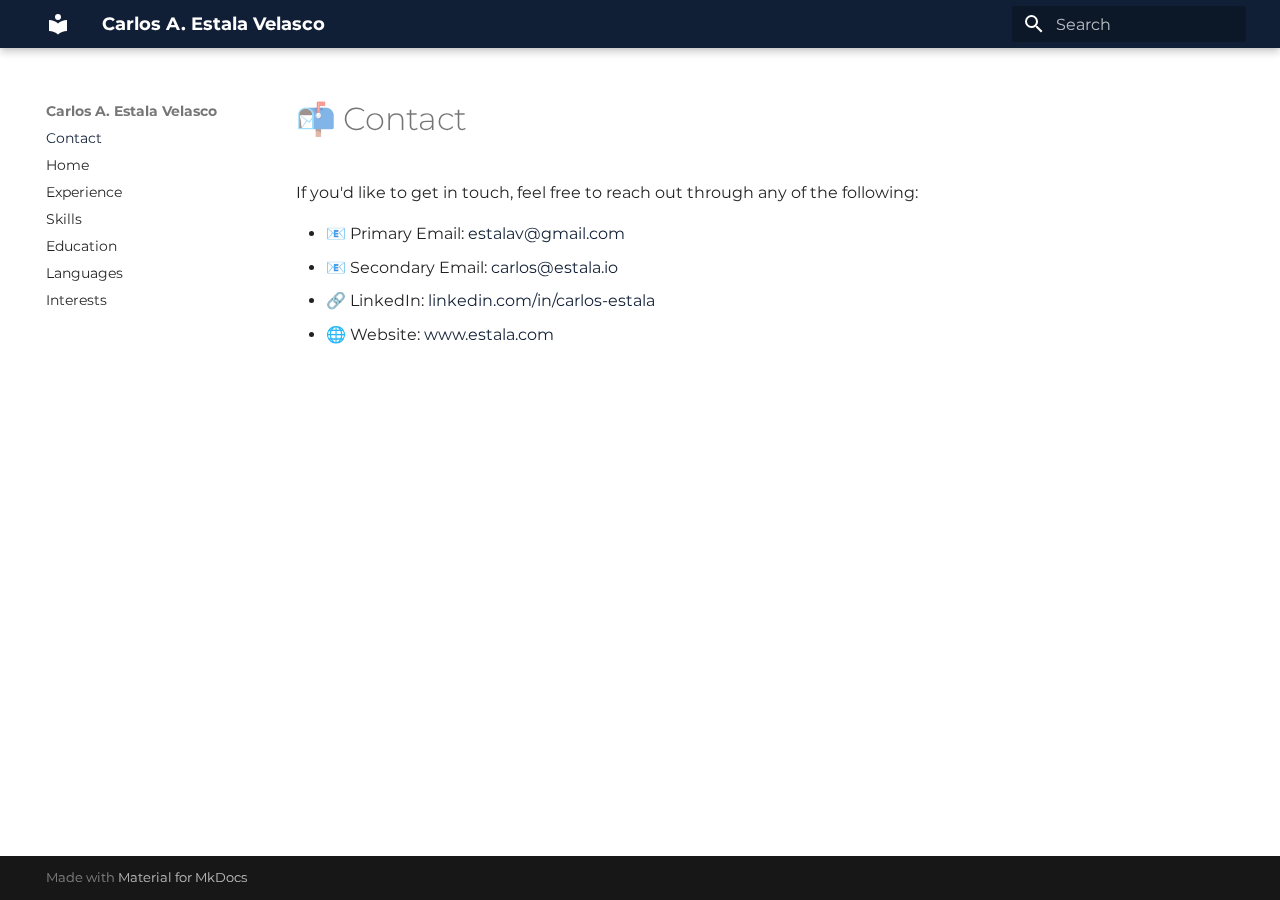
==== commit 85ebfbf8: "Deployed 3b2ca9f with MkDocs version: 1.4.2" ====
--- a/contact/index.html
+++ b/contact/index.html
@@ -45,6 +45,16 @@
     <script>__md_scope=new URL("..",location),__md_hash=e=>[...e].reduce((e,_)=>(e<<5)-e+_.charCodeAt(0),0),__md_get=(e,_=localStorage,t=__md_scope)=>JSON.parse(_.getItem(t.pathname+"."+e)),__md_set=(e,_,t=localStorage,a=__md_scope)=>{try{t.setItem(a.pathname+"."+e,JSON.stringify(_))}catch(e){}}</script>
     
       
+  
+
+
+  
+  
+
+
+  
+    <script>"undefined"!=typeof __md_analytics&&__md_analytics()</script>
+  
 
     
     
@@ -337,6 +347,8 @@
 </ul>
 
 
+  
+
 
 
 
@@ -356,16 +368,9 @@
       <div class="md-copyright">
   
   
-</div>
-      
-        <div class="md-social">
-  
-    
-    
-    
-    
-    <a href="https://linkedin.com/in/carlos-estala" target="_blank" rel="noopener" title="Connect on LinkedIn" class="md-social__link">
-      <svg xmlns="http://www.w3.org/2000/svg" viewBox="0 0 448 512"><!--! Font Awesome Free 6.2.1 by @fontawesome - https://fontawesome.com License - https://fontawesome.com/license/free (Icons: CC BY 4.0, Fonts: SIL OFL 1.1, Code: MIT License) Copyright 2022 Fonticons, Inc.--><path d="M416 32H31.9C14.3 32 0 46.5 0 64.3v383.4C0 465.5 14.3 480 31.9 480H416c17.6 0 32-14.5 32-32.3V64.3c0-17.8-14.4-32.3-32-32.3zM135.4 416H69V202.2h66.5V416zm-33.2-243c-21.3 0-38.5-17.3-38.5-38.5S80.9 96 102.2 96c21.2 0 38.5 17.3 38.5 38.5 0 21.3-17.2 38.5-38.5 38.5zm282.1 243h-66.4V312c0-24.8-.5-56.7-34.5-56.7-34.6 0-39.9 27-39.9 54.9V416h-66.4V202.2h63.7v29.2h.9c8.9-16.8 30.6-34.5 62.9-34.5 67.2 0 79.7 44.3 79.7 101.9V416z"/></svg>
+    Made with
+    <a href="https://squidfunk.github.io/mkdocs-material/" target="_blank" rel="noopener">
+      Material for MkDocs
     </a>
   
 </div>
@@ -384,6 +389,8 @@
     
       <script src="../assets/javascripts/bundle.4b2c34cd.min.js"></script>
       
+        <script src="https://www.googletagmanager.com/gtag/js?id=G-XTPFJ90SCT"></script>
+      
     
   </body>
 </html>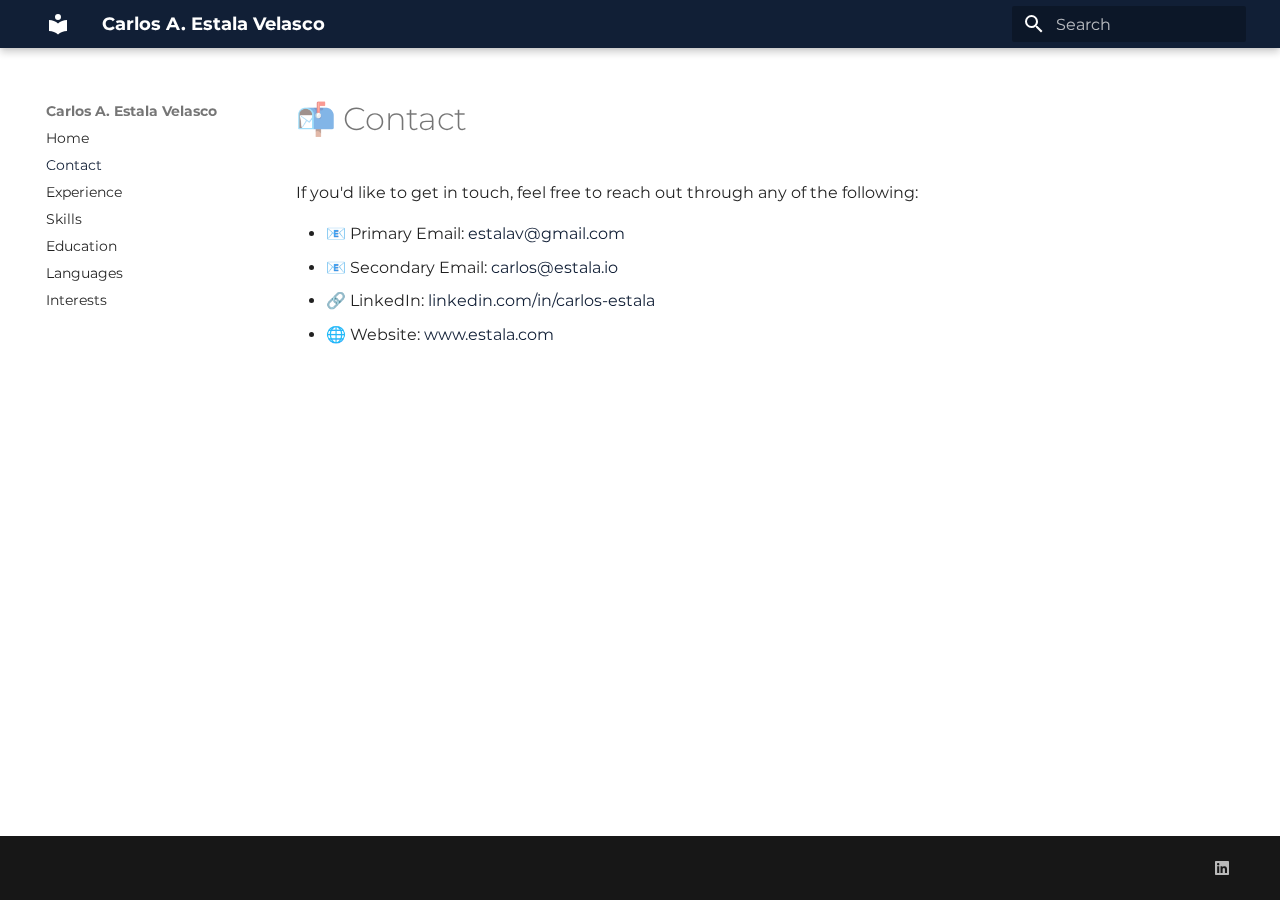
==== commit 56942e2b: "Deployed 3b2ca9f with MkDocs version: 1.4.2" ====
--- a/contact/index.html
+++ b/contact/index.html
@@ -9,8 +9,10 @@
       
       
       
-      
-        <link rel="next" href="..">
+        <link rel="prev" href="..">
+      
+      
+        <link rel="next" href="../experience/">
       
       <link rel="icon" href="../images/favicon.ico">
       <meta name="generator" content="mkdocs-1.4.2, mkdocs-material-9.0.12">
@@ -194,6 +196,21 @@
 
   
   
+  
+    <li class="md-nav__item">
+      <a href=".." class="md-nav__link">
+        Home
+      </a>
+    </li>
+  
+
+    
+      
+      
+      
+
+  
+  
     
   
   
@@ -209,21 +226,6 @@
         Contact
       </a>
       
-    </li>
-  
-
-    
-      
-      
-      
-
-  
-  
-  
-    <li class="md-nav__item">
-      <a href=".." class="md-nav__link">
-        Home
-      </a>
     </li>
   
 
@@ -368,9 +370,16 @@
       <div class="md-copyright">
   
   
-    Made with
-    <a href="https://squidfunk.github.io/mkdocs-material/" target="_blank" rel="noopener">
-      Material for MkDocs
+</div>
+      
+        <div class="md-social">
+  
+    
+    
+    
+    
+    <a href="https://linkedin.com/in/carlos-estala" target="_blank" rel="noopener" title="Connect on LinkedIn" class="md-social__link">
+      <svg xmlns="http://www.w3.org/2000/svg" viewBox="0 0 448 512"><!--! Font Awesome Free 6.2.1 by @fontawesome - https://fontawesome.com License - https://fontawesome.com/license/free (Icons: CC BY 4.0, Fonts: SIL OFL 1.1, Code: MIT License) Copyright 2022 Fonticons, Inc.--><path d="M416 32H31.9C14.3 32 0 46.5 0 64.3v383.4C0 465.5 14.3 480 31.9 480H416c17.6 0 32-14.5 32-32.3V64.3c0-17.8-14.4-32.3-32-32.3zM135.4 416H69V202.2h66.5V416zm-33.2-243c-21.3 0-38.5-17.3-38.5-38.5S80.9 96 102.2 96c21.2 0 38.5 17.3 38.5 38.5 0 21.3-17.2 38.5-38.5 38.5zm282.1 243h-66.4V312c0-24.8-.5-56.7-34.5-56.7-34.6 0-39.9 27-39.9 54.9V416h-66.4V202.2h63.7v29.2h.9c8.9-16.8 30.6-34.5 62.9-34.5 67.2 0 79.7 44.3 79.7 101.9V416z"/></svg>
     </a>
   
 </div>
